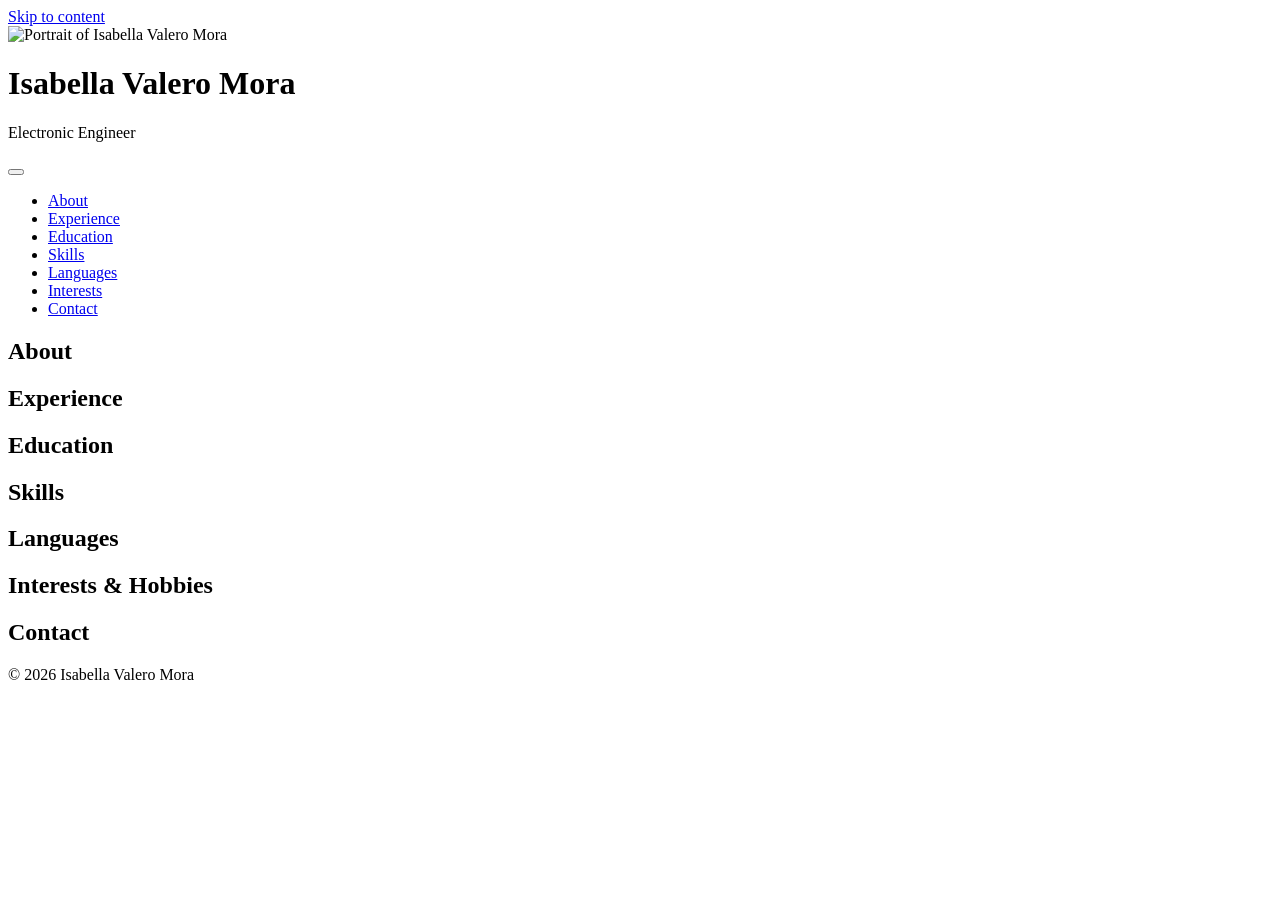
==== index.html @ 821008ce "feat(html): scaffold semantic page structure with metadata and landmarks" ====
<!DOCTYPE html>
<html lang="en" data-theme="light">
<head>
  <meta charset="UTF-8">
  <meta name="viewport" content="width=device-width, initial-scale=1.0">
  <title>Isabella Valero Mora — Software Developer</title>
  <meta name="description" content="Portfolio and CV of Isabella Valero Mora, Electronic Engineer focused on machine learning, artificial intelligence, and data science.">
  <meta property="og:title" content="Isabella Valero Mora — Software Developer">
  <meta property="og:description" content="Portfolio and CV of Isabella Valero Mora, Electronic Engineer focused on machine learning, artificial intelligence, and data science.">
  <meta property="og:image" content="PRO_8805_3.jpg">
  <meta property="og:type" content="profile">
  <meta property="og:url" content="https://valeromora.github.io/">
  <meta property="og:profile:first_name" content="Isabella">
  <meta property="og:profile:last_name" content="Valero Mora">
  <link rel="canonical" href="https://valeromora.github.io/">
  <link rel="icon" href="data:image/svg+xml,%3Csvg xmlns='http://www.w3.org/2000/svg' viewBox='0 0 64 64'%3E%3Crect width='64' height='64' rx='14' fill='%230e1420'/%3E%3Ctext x='32' y='44' font-family='Georgia,serif' font-size='30' font-weight='bold' fill='%237fb3ff' text-anchor='middle'%3EIV%3C/text%3E%3C/svg%3E" type="image/svg+xml">
  <link rel="stylesheet" href="styles.css">
</head>
<body>
  <a class="skip-link" href="#main">Skip to content</a>

  <header id="hero" class="hero">
    <picture class="hero__photo">
      <img src="PRO_8805_3.jpg" alt="Portrait of Isabella Valero Mora" width="1333" height="2000">
    </picture>
    <div class="hero__content">
      <h1 class="hero__name">Isabella Valero Mora</h1>
      <p class="hero__tagline">Electronic Engineer</p>
    </div>
  </header>

  <nav class="nav" aria-label="Main">
    <button class="nav__toggle" type="button" aria-controls="nav-list" aria-expanded="false" aria-label="Toggle navigation menu">
      <span class="nav__toggle-bar" aria-hidden="true"></span>
      <span class="nav__toggle-bar" aria-hidden="true"></span>
      <span class="nav__toggle-bar" aria-hidden="true"></span>
    </button>
    <ul class="nav__list" id="nav-list">
      <li><a href="#about">About</a></li>
      <li><a href="#experience">Experience</a></li>
      <li><a href="#education">Education</a></li>
      <li><a href="#skills">Skills</a></li>
      <li><a href="#languages">Languages</a></li>
      <li><a href="#interests">Interests</a></li>
      <li><a href="#contact">Contact</a></li>
    </ul>
  </nav>

  <main id="main">
    <section id="about" class="section" aria-labelledby="about-heading">
      <h2 id="about-heading" class="section__heading">About</h2>
    </section>

    <section id="experience" class="section" aria-labelledby="experience-heading">
      <h2 id="experience-heading" class="section__heading">Experience</h2>
    </section>

    <section id="education" class="section" aria-labelledby="education-heading">
      <h2 id="education-heading" class="section__heading">Education</h2>
    </section>

    <section id="skills" class="section" aria-labelledby="skills-heading">
      <h2 id="skills-heading" class="section__heading">Skills</h2>
    </section>

    <section id="languages" class="section" aria-labelledby="languages-heading">
      <h2 id="languages-heading" class="section__heading">Languages</h2>
    </section>

    <section id="interests" class="section" aria-labelledby="interests-heading">
      <h2 id="interests-heading" class="section__heading">Interests &amp; Hobbies</h2>
    </section>

    <section id="contact" class="section" aria-labelledby="contact-heading">
      <h2 id="contact-heading" class="section__heading">Contact</h2>
    </section>
  </main>

  <footer class="footer">
    <p>&copy; 2026 Isabella Valero Mora</p>
  </footer>
</body>
</html>
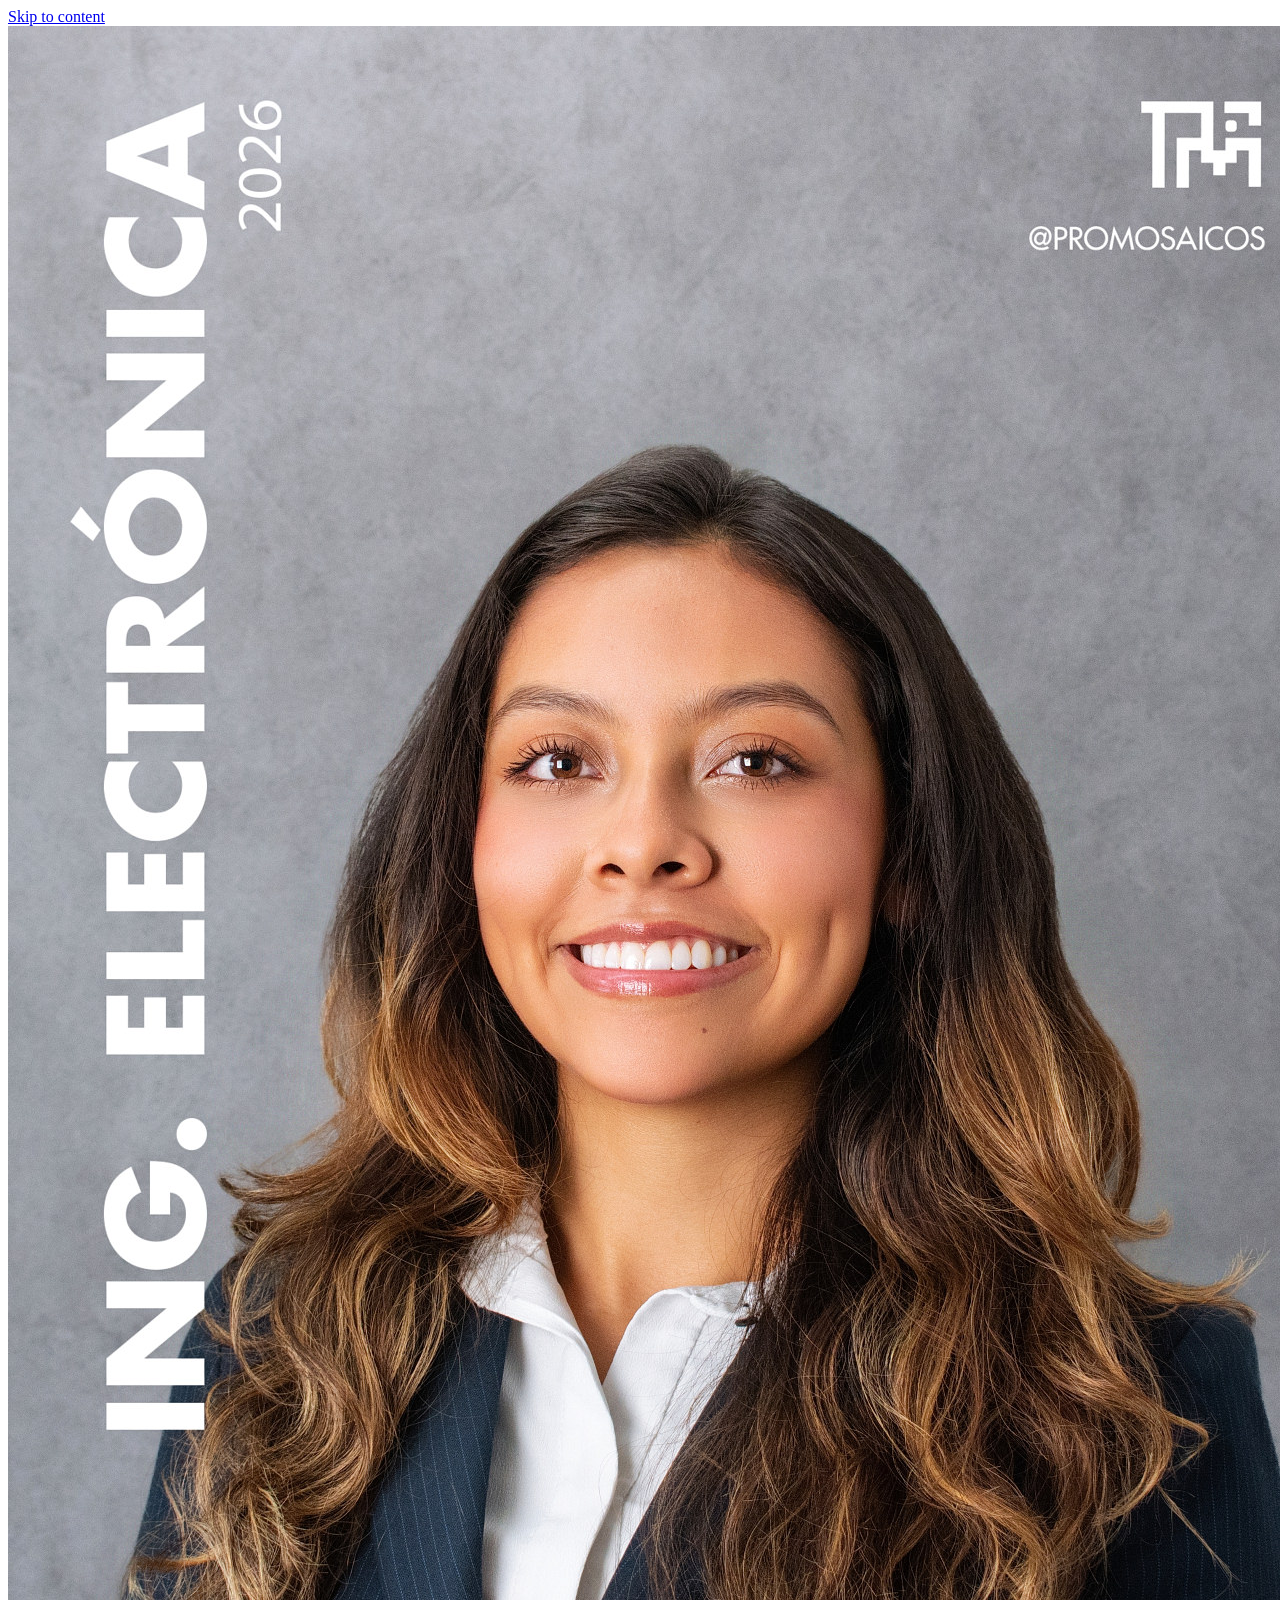
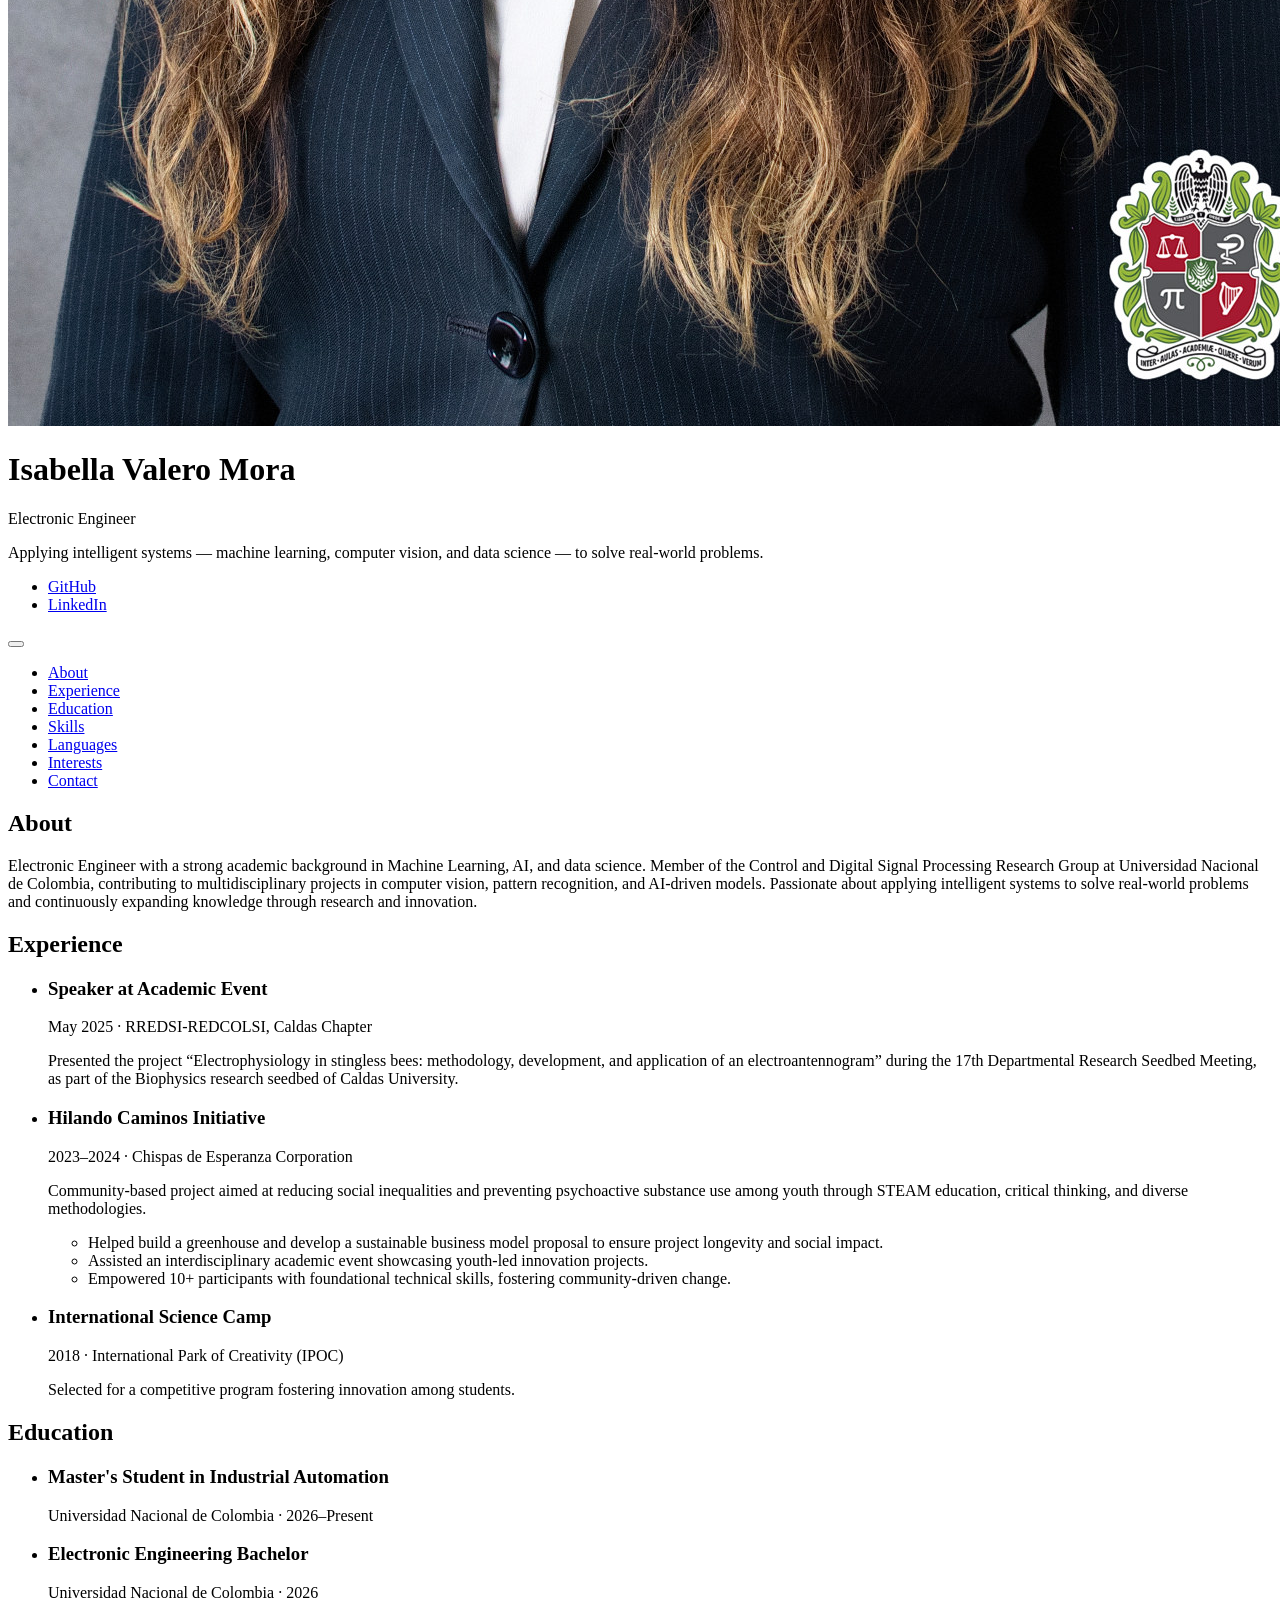
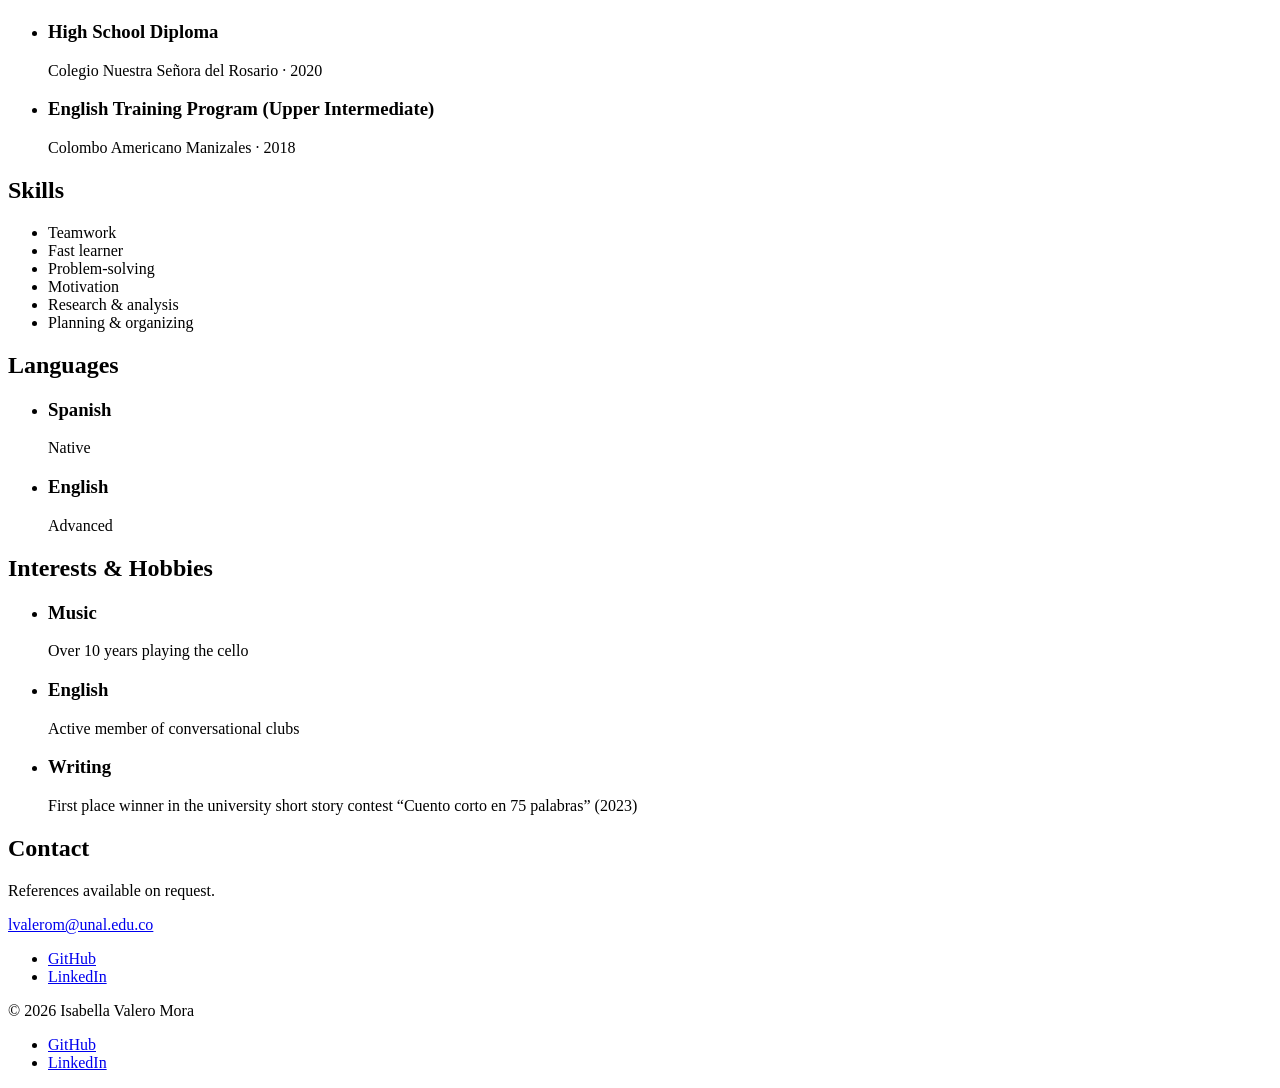
==== commit bbc53090: "feat(html): add CV content across all sections" ====
--- a/index.html
+++ b/index.html
@@ -26,6 +26,11 @@
     <div class="hero__content">
       <h1 class="hero__name">Isabella Valero Mora</h1>
       <p class="hero__tagline">Electronic Engineer</p>
+      <p class="hero__summary">Applying intelligent systems — machine learning, computer vision, and data science — to solve real-world problems.</p>
+      <ul class="social-links">
+        <li><a href="https://github.com/valeromora" rel="noopener noreferrer" target="_blank">GitHub</a></li>
+        <li><a href="https://co.linkedin.com/in/isabella-valero-mora-100301338" rel="noopener noreferrer" target="_blank">LinkedIn</a></li>
+      </ul>
     </div>
   </header>
 
@@ -49,35 +54,144 @@
   <main id="main">
     <section id="about" class="section" aria-labelledby="about-heading">
       <h2 id="about-heading" class="section__heading">About</h2>
+      <p>Electronic Engineer with a strong academic background in Machine Learning, AI, and data science. Member of the Control and Digital Signal Processing Research Group at Universidad Nacional de Colombia, contributing to multidisciplinary projects in computer vision, pattern recognition, and AI-driven models. Passionate about applying intelligent systems to solve real-world problems and continuously expanding knowledge through research and innovation.</p>
     </section>
 
     <section id="experience" class="section" aria-labelledby="experience-heading">
       <h2 id="experience-heading" class="section__heading">Experience</h2>
+      <ul class="entry-list">
+        <li class="entry">
+          <article>
+            <h3 class="entry__title">Speaker at Academic Event</h3>
+            <p class="entry__meta">May 2025 · RREDSI-REDCOLSI, Caldas Chapter</p>
+            <p>Presented the project <q>Electrophysiology in stingless bees: methodology, development, and application of an electroantennogram</q> during the 17th Departmental Research Seedbed Meeting, as part of the Biophysics research seedbed of Caldas University.</p>
+          </article>
+        </li>
+        <li class="entry">
+          <article>
+            <h3 class="entry__title">Hilando Caminos Initiative</h3>
+            <p class="entry__meta">2023–2024 · Chispas de Esperanza Corporation</p>
+            <p>Community-based project aimed at reducing social inequalities and preventing psychoactive substance use among youth through STEAM education, critical thinking, and diverse methodologies.</p>
+            <ul class="entry__details">
+              <li>Helped build a greenhouse and develop a sustainable business model proposal to ensure project longevity and social impact.</li>
+              <li>Assisted an interdisciplinary academic event showcasing youth-led innovation projects.</li>
+              <li>Empowered 10+ participants with foundational technical skills, fostering community-driven change.</li>
+            </ul>
+          </article>
+        </li>
+        <li class="entry">
+          <article>
+            <h3 class="entry__title">International Science Camp</h3>
+            <p class="entry__meta">2018 · International Park of Creativity (IPOC)</p>
+            <p>Selected for a competitive program fostering innovation among students.</p>
+          </article>
+        </li>
+      </ul>
     </section>
 
     <section id="education" class="section" aria-labelledby="education-heading">
       <h2 id="education-heading" class="section__heading">Education</h2>
+      <ul class="entry-grid">
+        <li class="entry">
+          <article>
+            <h3 class="entry__title">Master's Student in Industrial Automation</h3>
+            <p class="entry__meta">Universidad Nacional de Colombia · 2026–Present</p>
+          </article>
+        </li>
+        <li class="entry">
+          <article>
+            <h3 class="entry__title">Electronic Engineering Bachelor</h3>
+            <p class="entry__meta">Universidad Nacional de Colombia · 2026</p>
+          </article>
+        </li>
+        <li class="entry">
+          <article>
+            <h3 class="entry__title">High School Diploma</h3>
+            <p class="entry__meta">Colegio Nuestra Señora del Rosario · 2020</p>
+          </article>
+        </li>
+        <li class="entry">
+          <article>
+            <h3 class="entry__title">English Training Program (Upper Intermediate)</h3>
+            <p class="entry__meta">Colombo Americano Manizales · 2018</p>
+          </article>
+        </li>
+      </ul>
     </section>
 
     <section id="skills" class="section" aria-labelledby="skills-heading">
       <h2 id="skills-heading" class="section__heading">Skills</h2>
+      <ul class="pill-list">
+        <li class="pill">Teamwork</li>
+        <li class="pill">Fast learner</li>
+        <li class="pill">Problem-solving</li>
+        <li class="pill">Motivation</li>
+        <li class="pill">Research &amp; analysis</li>
+        <li class="pill">Planning &amp; organizing</li>
+      </ul>
     </section>
 
     <section id="languages" class="section" aria-labelledby="languages-heading">
       <h2 id="languages-heading" class="section__heading">Languages</h2>
+      <ul class="entry-grid">
+        <li class="entry">
+          <article>
+            <h3 class="entry__title">Spanish</h3>
+            <p class="entry__meta">Native</p>
+          </article>
+        </li>
+        <li class="entry">
+          <article>
+            <h3 class="entry__title">English</h3>
+            <p class="entry__meta">Advanced</p>
+          </article>
+        </li>
+      </ul>
     </section>
 
     <section id="interests" class="section" aria-labelledby="interests-heading">
       <h2 id="interests-heading" class="section__heading">Interests &amp; Hobbies</h2>
+      <ul class="entry-grid">
+        <li class="entry">
+          <article>
+            <h3 class="entry__title">Music</h3>
+            <p class="entry__meta">Over 10 years playing the cello</p>
+          </article>
+        </li>
+        <li class="entry">
+          <article>
+            <h3 class="entry__title">English</h3>
+            <p class="entry__meta">Active member of conversational clubs</p>
+          </article>
+        </li>
+        <li class="entry">
+          <article>
+            <h3 class="entry__title">Writing</h3>
+            <p class="entry__meta">First place winner in the university short story contest <q>Cuento corto en 75 palabras</q> (2023)</p>
+          </article>
+        </li>
+      </ul>
     </section>
 
     <section id="contact" class="section" aria-labelledby="contact-heading">
       <h2 id="contact-heading" class="section__heading">Contact</h2>
+      <p>References available on request.</p>
+      <p>
+        <a class="email-link" href="mailto:&#108;&#118;&#97;&#108;&#101;&#114;&#111;&#109;&#64;&#117;&#110;&#97;&#108;&#46;&#101;&#100;&#117;&#46;&#99;&#111;" data-email-parts='["lvalerom","unal","edu","co"]'>&#108;&#118;&#97;&#108;&#101;&#114;&#111;&#109;&#64;&#117;&#110;&#97;&#108;&#46;&#101;&#100;&#117;&#46;&#99;&#111;</a>
+      </p>
+      <ul class="social-links">
+        <li><a href="https://github.com/valeromora" rel="noopener noreferrer" target="_blank">GitHub</a></li>
+        <li><a href="https://co.linkedin.com/in/isabella-valero-mora-100301338" rel="noopener noreferrer" target="_blank">LinkedIn</a></li>
+      </ul>
     </section>
   </main>
 
   <footer class="footer">
     <p>&copy; 2026 Isabella Valero Mora</p>
+    <ul class="social-links">
+      <li><a href="https://github.com/valeromora" rel="noopener noreferrer" target="_blank">GitHub</a></li>
+      <li><a href="https://co.linkedin.com/in/isabella-valero-mora-100301338" rel="noopener noreferrer" target="_blank">LinkedIn</a></li>
+    </ul>
   </footer>
 </body>
 </html>
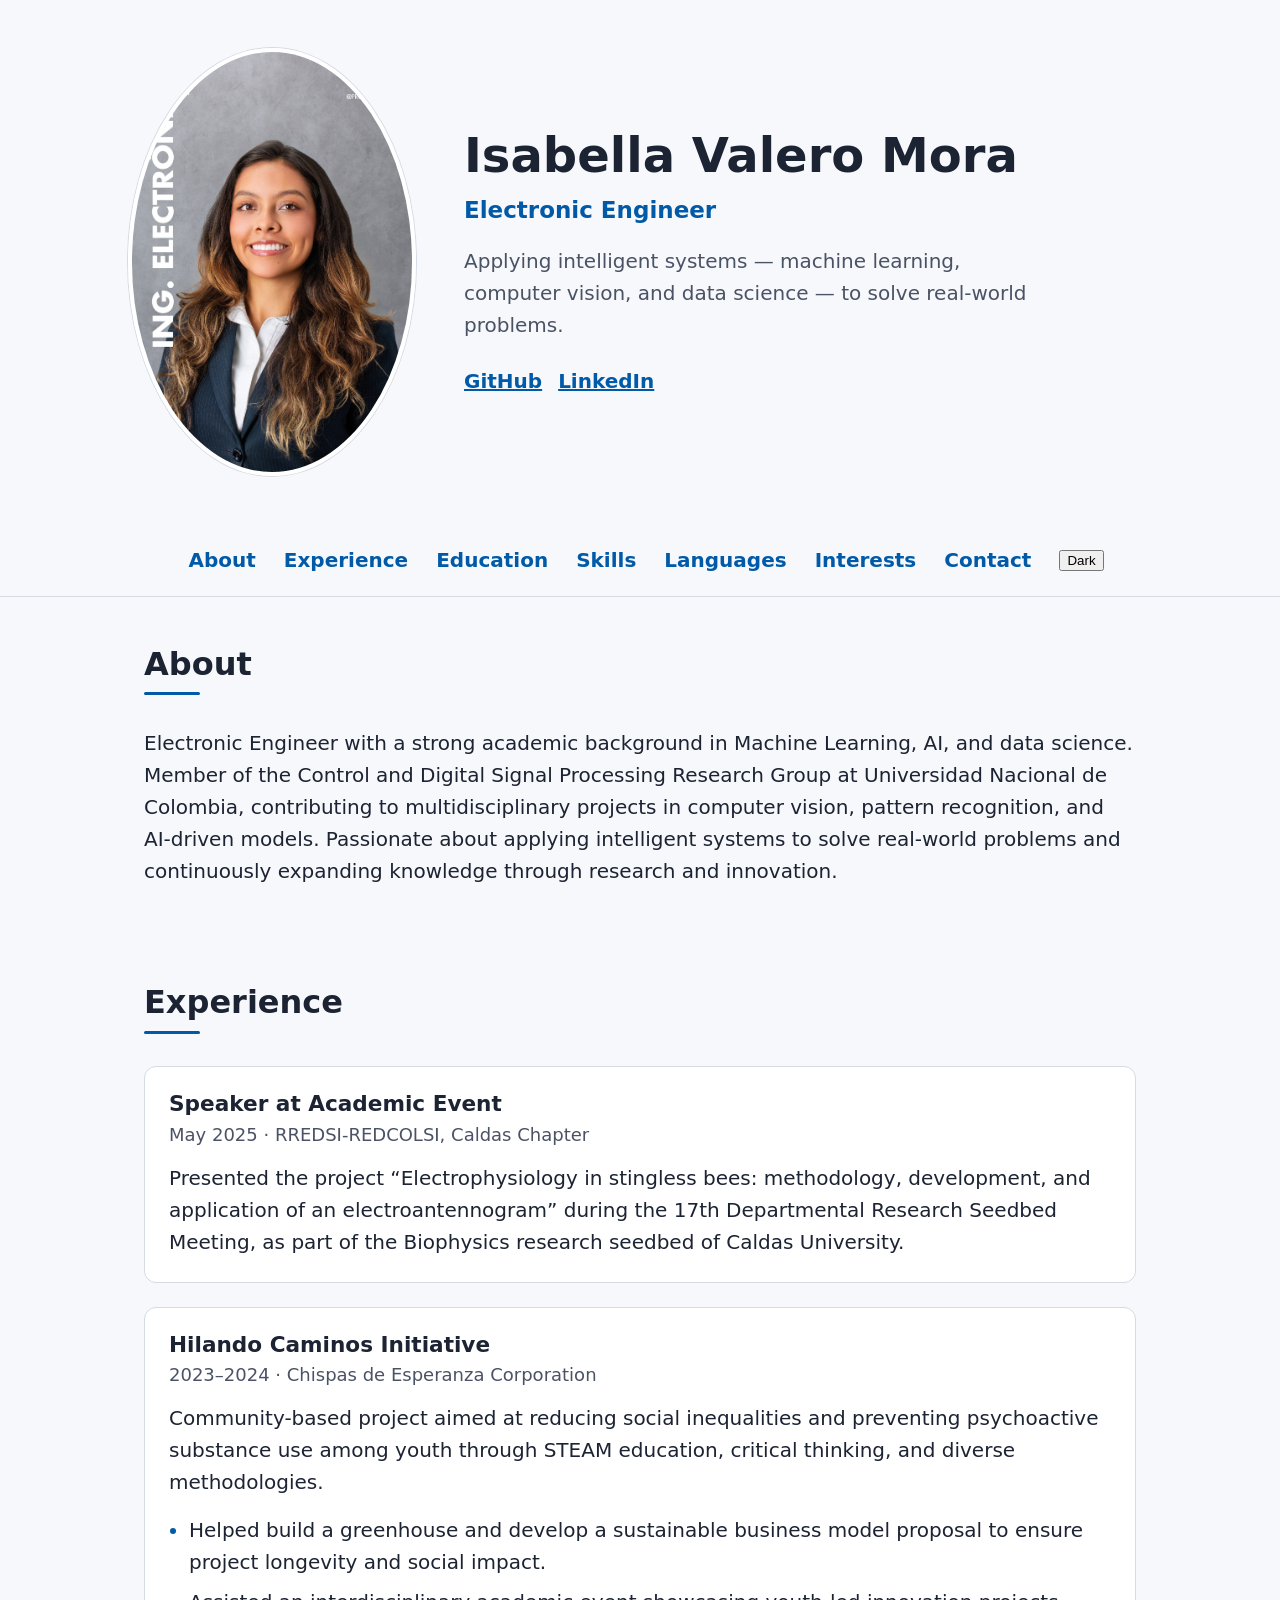
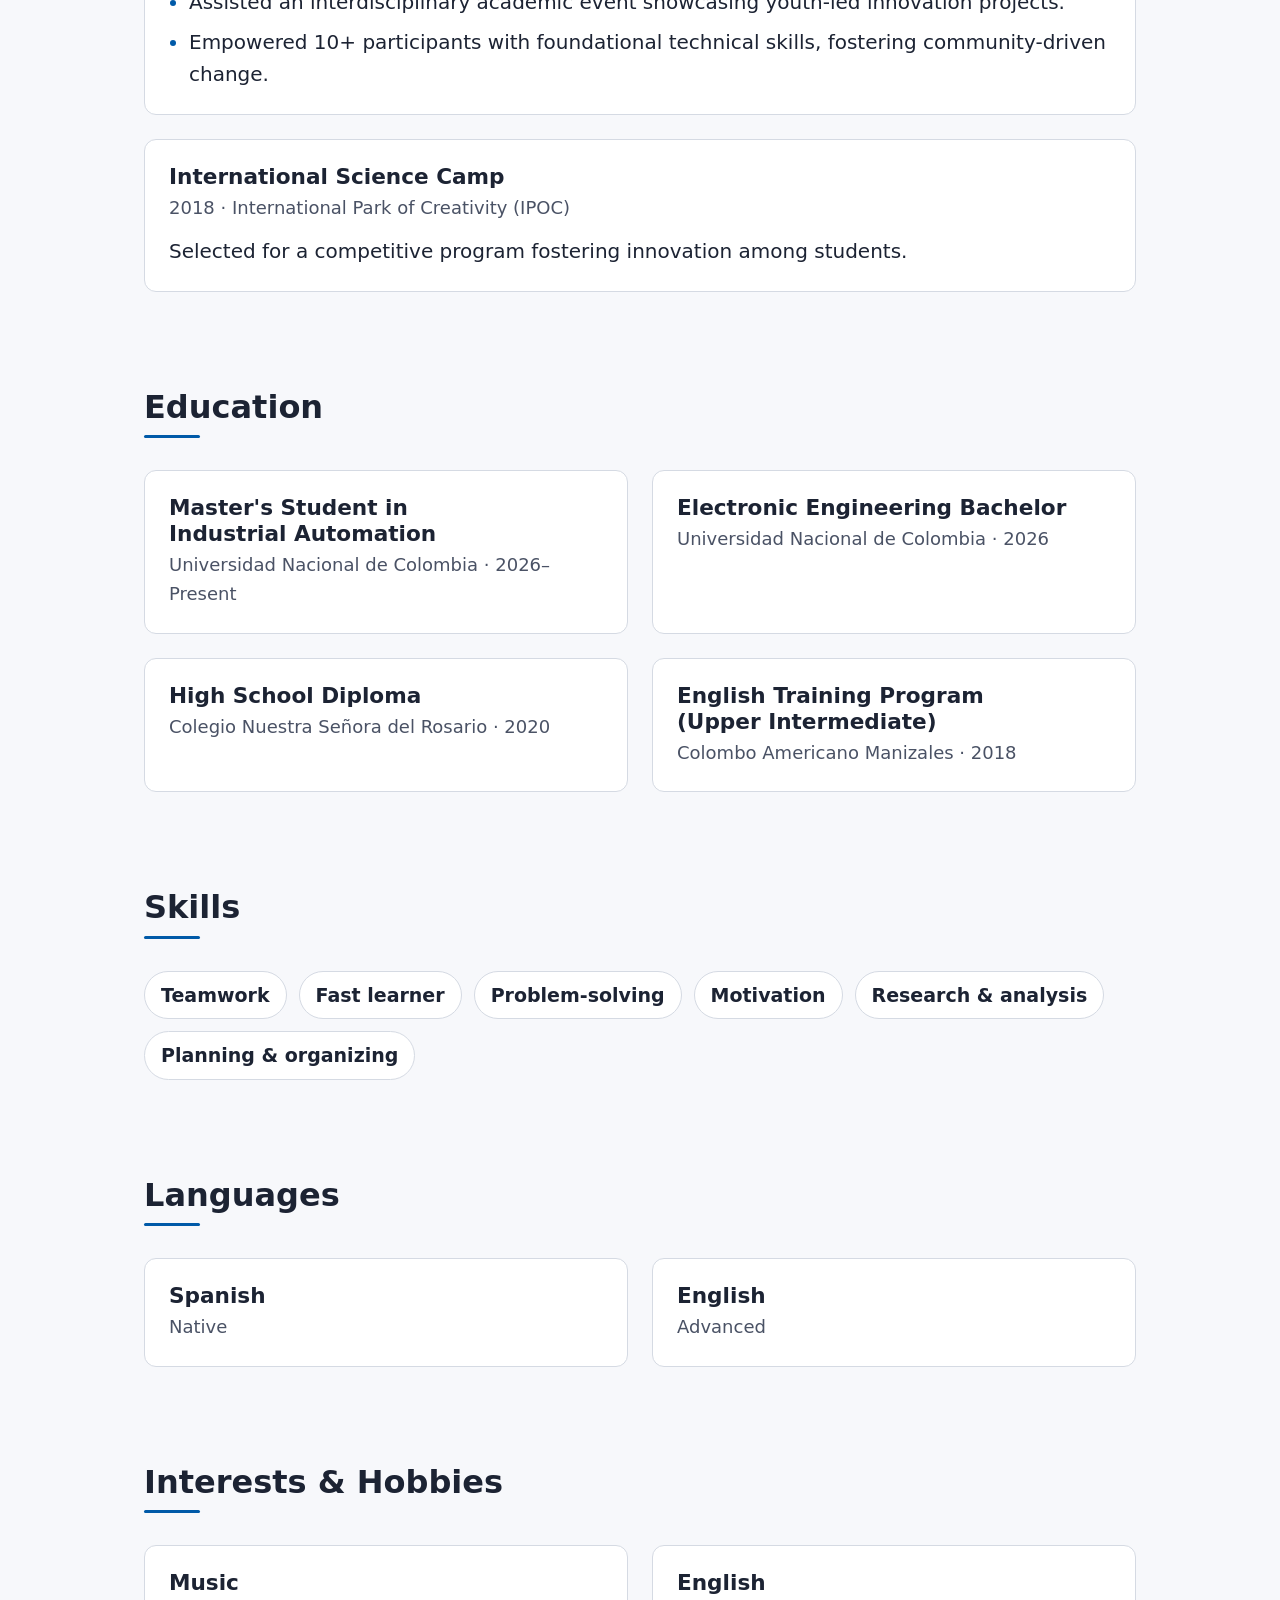
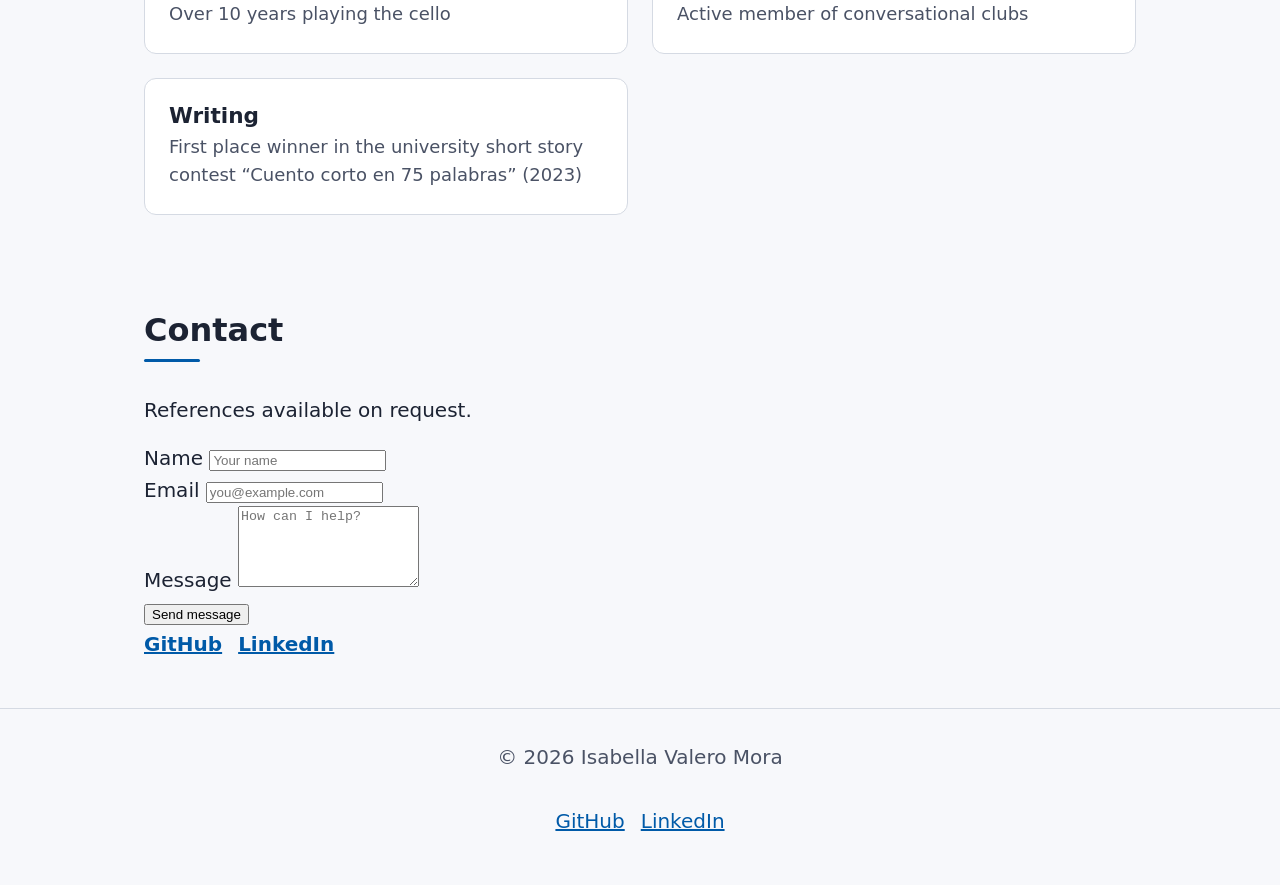
==== commit 52980faf: "feat(html): replace obfuscated email link with Formspree contact form Contact section now uses a nam" ====
--- a/index.html
+++ b/index.html
@@ -15,6 +15,7 @@
   <link rel="canonical" href="https://valeromora.github.io/">
   <link rel="icon" href="data:image/svg+xml,%3Csvg xmlns='http://www.w3.org/2000/svg' viewBox='0 0 64 64'%3E%3Crect width='64' height='64' rx='14' fill='%230e1420'/%3E%3Ctext x='32' y='44' font-family='Georgia,serif' font-size='30' font-weight='bold' fill='%237fb3ff' text-anchor='middle'%3EIV%3C/text%3E%3C/svg%3E" type="image/svg+xml">
   <link rel="stylesheet" href="styles.css">
+  <script src="script.js" defer></script>
 </head>
 <body>
   <a class="skip-link" href="#main">Skip to content</a>
@@ -49,6 +50,7 @@
       <li><a href="#interests">Interests</a></li>
       <li><a href="#contact">Contact</a></li>
     </ul>
+    <button class="theme-toggle" type="button" aria-label="Switch to dark mode" data-theme-toggle>Dark</button>
   </nav>
 
   <main id="main">
@@ -176,9 +178,21 @@
     <section id="contact" class="section" aria-labelledby="contact-heading">
       <h2 id="contact-heading" class="section__heading">Contact</h2>
       <p>References available on request.</p>
-      <p>
-        <a class="email-link" href="mailto:&#108;&#118;&#97;&#108;&#101;&#114;&#111;&#109;&#64;&#117;&#110;&#97;&#108;&#46;&#101;&#100;&#117;&#46;&#99;&#111;" data-email-parts='["lvalerom","unal","edu","co"]'>&#108;&#118;&#97;&#108;&#101;&#114;&#111;&#109;&#64;&#117;&#110;&#97;&#108;&#46;&#101;&#100;&#117;&#46;&#99;&#111;</a>
-      </p>
+      <form id="contact-form" class="contact-form" method="POST">
+        <div class="form-field">
+          <label for="contact-name">Name</label>
+          <input type="text" id="contact-name" name="name" required autocomplete="name" placeholder="Your name">
+        </div>
+        <div class="form-field">
+          <label for="contact-email">Email</label>
+          <input type="email" id="contact-email" name="email" required autocomplete="email" placeholder="you@example.com">
+        </div>
+        <div class="form-field">
+          <label for="contact-message">Message</label>
+          <textarea id="contact-message" name="message" required minlength="10" rows="5" placeholder="How can I help?"></textarea>
+        </div>
+        <button type="submit" class="form-submit">Send message</button>
+      </form>
       <ul class="social-links">
         <li><a href="https://github.com/valeromora" rel="noopener noreferrer" target="_blank">GitHub</a></li>
         <li><a href="https://co.linkedin.com/in/isabella-valero-mora-100301338" rel="noopener noreferrer" target="_blank">LinkedIn</a></li>
--- a/styles.css
+++ b/styles.css
@@ -0,0 +1,484 @@
+/* ==========================================================================
+   Personal webpage — styles.css
+   Light/dark theming via [data-theme] on <html>; mobile-first responsive.
+   Palette accessed through CSS custom properties (design decision 2, 6).
+   ========================================================================== */
+
+/* --------------------------------------------------------------------------
+   1. Theme tokens
+   -------------------------------------------------------------------------- */
+
+[data-theme="light"] {
+  --color-bg: #f7f8fb;
+  --color-surface: #ffffff;
+  --color-text: #1c2333;
+  --color-muted: #4a5265;
+  --color-accent: #005aa8;
+  --color-border: #d5dae3;
+}
+
+[data-theme="dark"] {
+  --color-bg: #0e1420;
+  --color-surface: #161f30;
+  --color-text: #e8ecf4;
+  --color-muted: #aab4c8;
+  --color-accent: #7fb3ff;
+  --color-border: #2c3850;
+}
+
+:root {
+  /* Spacing scale — 4px base unit (design CSS architecture) */
+  --sp-1: 0.25rem;
+  --sp-2: 0.5rem;
+  --sp-3: 0.75rem;
+  --sp-4: 1rem;
+  --sp-5: 1.25rem;
+  --sp-6: 1.5rem;
+  --sp-7: 1.75rem;
+  --sp-8: 2rem;
+  --sp-9: 2.25rem;
+  --sp-10: 2.5rem;
+  --sp-11: 2.75rem;
+  --sp-12: 3rem;
+
+  /* Typography */
+  --font-base: system-ui, -apple-system, "Segoe UI", Roboto, "Helvetica Neue", Arial, sans-serif;
+  --text-body: clamp(1rem, 2.5vw, 1.25rem);
+  --text-h1: clamp(2rem, 5vw, 3rem);
+  --text-h2: clamp(1.5rem, 3.5vw, 2rem);
+  --text-h3: clamp(1.15rem, 2.5vw, 1.35rem);
+
+  /* Layout */
+  --container-max: 68rem;
+  --radius: 0.75rem;
+}
+
+/* --------------------------------------------------------------------------
+   2. Base reset and primitives
+   -------------------------------------------------------------------------- */
+
+*,
+*::before,
+*::after {
+  box-sizing: border-box;
+}
+
+* {
+  margin: 0;
+}
+
+html {
+  scroll-behavior: smooth;
+  /* Keep anchored sections clear of the sticky nav */
+  scroll-padding-top: var(--sp-12);
+}
+
+body {
+  font-family: var(--font-base);
+  font-size: var(--text-body);
+  line-height: 1.6;
+  color: var(--color-text);
+  background-color: var(--color-bg);
+  -webkit-font-smoothing: antialiased;
+}
+
+h1,
+h2,
+h3 {
+  line-height: 1.2;
+  text-wrap: balance;
+}
+
+h1 {
+  font-size: var(--text-h1);
+}
+
+h2 {
+  font-size: var(--text-h2);
+}
+
+h3 {
+  font-size: var(--text-h3);
+}
+
+p {
+  margin-bottom: var(--sp-4);
+}
+
+p:last-child {
+  margin-bottom: 0;
+}
+
+a {
+  color: var(--color-accent);
+}
+
+a:hover {
+  text-decoration-thickness: 2px;
+}
+
+ul {
+  padding: 0;
+  list-style: none;
+}
+
+img {
+  max-width: 100%;
+  height: auto;
+}
+
+/* --------------------------------------------------------------------------
+   3. Accessibility primitives
+   -------------------------------------------------------------------------- */
+
+.skip-link {
+  position: absolute;
+  left: -9999px;
+  top: 0;
+  z-index: 100;
+  padding: var(--sp-3) var(--sp-4);
+  border-radius: 0 0 var(--radius) 0;
+  background-color: var(--color-accent);
+  color: var(--color-bg);
+  text-decoration: none;
+  font-weight: 600;
+}
+
+.skip-link:focus {
+  left: 0;
+}
+
+:focus-visible {
+  outline: 2px solid var(--color-accent);
+  outline-offset: 2px;
+  border-radius: 2px;
+}
+
+/* --------------------------------------------------------------------------
+   4. Hero
+   -------------------------------------------------------------------------- */
+
+.hero {
+  display: flex;
+  flex-direction: column;
+  align-items: center;
+  gap: var(--sp-8);
+  padding: var(--sp-12) var(--sp-4);
+  max-width: var(--container-max);
+  margin: 0 auto;
+}
+
+.hero__photo {
+  flex-shrink: 0;
+}
+
+.hero__photo img {
+  display: block;
+  width: min(14rem, 60vw);
+  border-radius: 50%;
+  border: 4px solid var(--color-surface);
+  box-shadow: 0 0 0 1px var(--color-border);
+}
+
+.hero__content {
+  text-align: center;
+}
+
+.hero__name {
+  margin-bottom: var(--sp-2);
+}
+
+.hero__tagline {
+  color: var(--color-accent);
+  font-size: 1.15em;
+  font-weight: 600;
+  margin-bottom: var(--sp-4);
+}
+
+.hero__summary {
+  color: var(--color-muted);
+  max-width: 36rem;
+  margin: 0 auto var(--sp-6);
+}
+
+.social-links {
+  display: flex;
+  flex-wrap: wrap;
+  justify-content: center;
+  gap: var(--sp-4);
+}
+
+.social-links a {
+  font-weight: 600;
+}
+
+/* --------------------------------------------------------------------------
+   5. Navigation
+   -------------------------------------------------------------------------- */
+
+.nav {
+  position: sticky;
+  top: 0;
+  z-index: 50;
+  display: flex;
+  align-items: center;
+  justify-content: space-between;
+  gap: var(--sp-4);
+  padding: var(--sp-3) var(--sp-4);
+  background-color: var(--color-bg);
+  border-bottom: 1px solid var(--color-border);
+}
+
+.nav__toggle {
+  display: inline-flex;
+  flex-direction: column;
+  justify-content: center;
+  gap: 5px;
+  width: 2.75rem;
+  height: 2.75rem;
+  padding: var(--sp-2);
+  border: 1px solid var(--color-border);
+  border-radius: var(--radius);
+  background-color: var(--color-surface);
+  cursor: pointer;
+}
+
+.nav__toggle-bar {
+  display: block;
+  height: 2px;
+  width: 100%;
+  background-color: var(--color-text);
+  border-radius: 2px;
+}
+
+.nav__list {
+  display: none;
+  flex-direction: column;
+  gap: var(--sp-2);
+  width: 100%;
+  padding: var(--sp-4) 0 0;
+}
+
+/* Toggled by script.js (PR 2) — contract in place from PR 1 */
+.nav--open .nav__list {
+  display: flex;
+}
+
+.nav__list a {
+  display: block;
+  padding: var(--sp-2) var(--sp-3);
+  text-decoration: none;
+  font-weight: 600;
+  border-radius: var(--radius);
+}
+
+.nav__list a:hover,
+.nav__list a:focus-visible {
+  background-color: var(--color-surface);
+  color: var(--color-accent);
+}
+
+/* --------------------------------------------------------------------------
+   6. Sections
+   -------------------------------------------------------------------------- */
+
+.section {
+  max-width: var(--container-max);
+  margin: 0 auto;
+  padding: var(--sp-12) var(--sp-4);
+}
+
+.section__heading {
+  position: relative;
+  margin-bottom: var(--sp-8);
+  padding-bottom: var(--sp-3);
+}
+
+.section__heading::after {
+  content: "";
+  position: absolute;
+  left: 0;
+  bottom: 0;
+  width: 3.5rem;
+  height: 3px;
+  border-radius: 2px;
+  background-color: var(--color-accent);
+}
+
+/* --------------------------------------------------------------------------
+   7. Entries, cards, pills
+   -------------------------------------------------------------------------- */
+
+.entry-list {
+  display: flex;
+  flex-direction: column;
+  gap: var(--sp-6);
+}
+
+.entry-grid {
+  display: grid;
+  grid-template-columns: 1fr;
+  gap: var(--sp-6);
+}
+
+.entry {
+  padding: var(--sp-6);
+  background-color: var(--color-surface);
+  border: 1px solid var(--color-border);
+  border-radius: var(--radius);
+}
+
+.entry__title {
+  margin-bottom: var(--sp-1);
+}
+
+.entry__meta {
+  color: var(--color-muted);
+  font-size: 0.9em;
+  margin-bottom: var(--sp-3);
+}
+
+.entry__details {
+  margin: var(--sp-3) 0 0;
+  padding-left: var(--sp-5);
+  list-style: disc;
+  display: flex;
+  flex-direction: column;
+  gap: var(--sp-2);
+}
+
+.entry__details li::marker {
+  color: var(--color-accent);
+}
+
+.pill-list {
+  display: flex;
+  flex-wrap: wrap;
+  gap: var(--sp-3);
+}
+
+.pill {
+  padding: var(--sp-2) var(--sp-4);
+  background-color: var(--color-surface);
+  border: 1px solid var(--color-border);
+  border-radius: 999px;
+  font-weight: 600;
+  font-size: 0.95em;
+}
+
+/* --------------------------------------------------------------------------
+   8. Footer
+   -------------------------------------------------------------------------- */
+
+.footer {
+  display: flex;
+  flex-direction: column;
+  align-items: center;
+  gap: var(--sp-4);
+  padding: var(--sp-8) var(--sp-4) var(--sp-12);
+  border-top: 1px solid var(--color-border);
+  color: var(--color-muted);
+  text-align: center;
+}
+
+.footer .social-links a {
+  font-weight: 400;
+}
+
+/* --------------------------------------------------------------------------
+   9. Responsive — tablet (768px)
+   -------------------------------------------------------------------------- */
+
+@media (min-width: 768px) {
+  .hero {
+    flex-direction: row;
+    align-items: center;
+    text-align: left;
+    padding: var(--sp-12) var(--sp-8);
+  }
+
+  .hero__content {
+    text-align: left;
+  }
+
+  .hero__summary {
+    margin-left: 0;
+  }
+
+  .hero__photo img {
+    width: 16rem;
+  }
+
+  .social-links {
+    justify-content: flex-start;
+  }
+
+  .nav {
+    justify-content: center;
+    padding: var(--sp-3) var(--sp-8);
+  }
+
+  .nav__toggle {
+    display: none;
+  }
+
+  .nav__list {
+    display: flex;
+    flex-direction: row;
+    justify-content: center;
+    gap: var(--sp-1);
+    width: auto;
+    padding: 0;
+  }
+
+  .entry-grid {
+    grid-template-columns: repeat(2, 1fr);
+  }
+
+  .section {
+    padding: var(--sp-12) var(--sp-8);
+  }
+}
+
+/* --------------------------------------------------------------------------
+   10. Responsive — desktop (1200px)
+   -------------------------------------------------------------------------- */
+
+@media (min-width: 1200px) {
+  .hero {
+    gap: var(--sp-12);
+    padding-top: var(--sp-12);
+    padding-bottom: var(--sp-12);
+  }
+
+  .hero__photo img {
+    width: 18rem;
+  }
+
+  .section {
+    padding-left: var(--sp-12);
+    padding-right: var(--sp-12);
+  }
+
+  .nav {
+    padding-left: var(--sp-12);
+    padding-right: var(--sp-12);
+  }
+}
+
+/* --------------------------------------------------------------------------
+   11. Reduced motion (NFR-02)
+   -------------------------------------------------------------------------- */
+
+@media (prefers-reduced-motion: reduce) {
+  *,
+  *::before,
+  *::after {
+    transition: none !important;
+    animation: none !important;
+  }
+
+  html {
+    scroll-behavior: auto !important;
+  }
+}
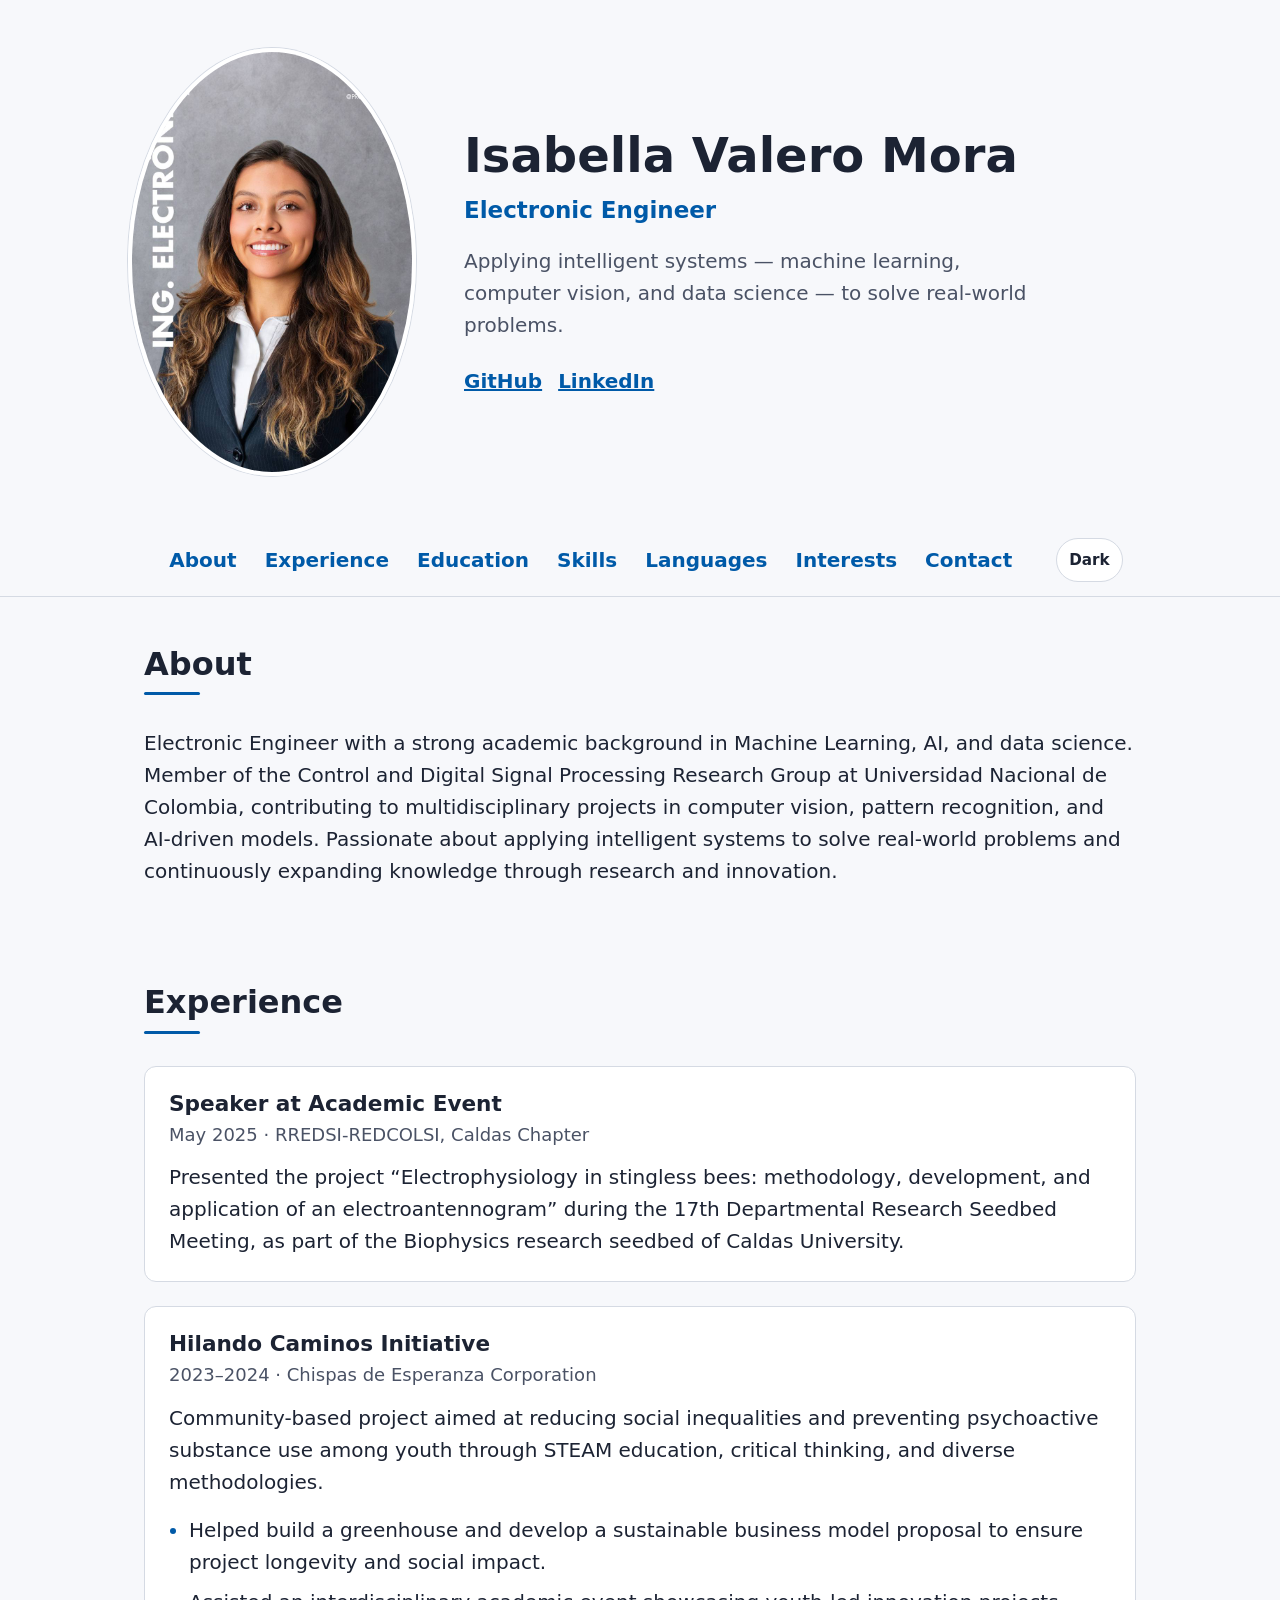
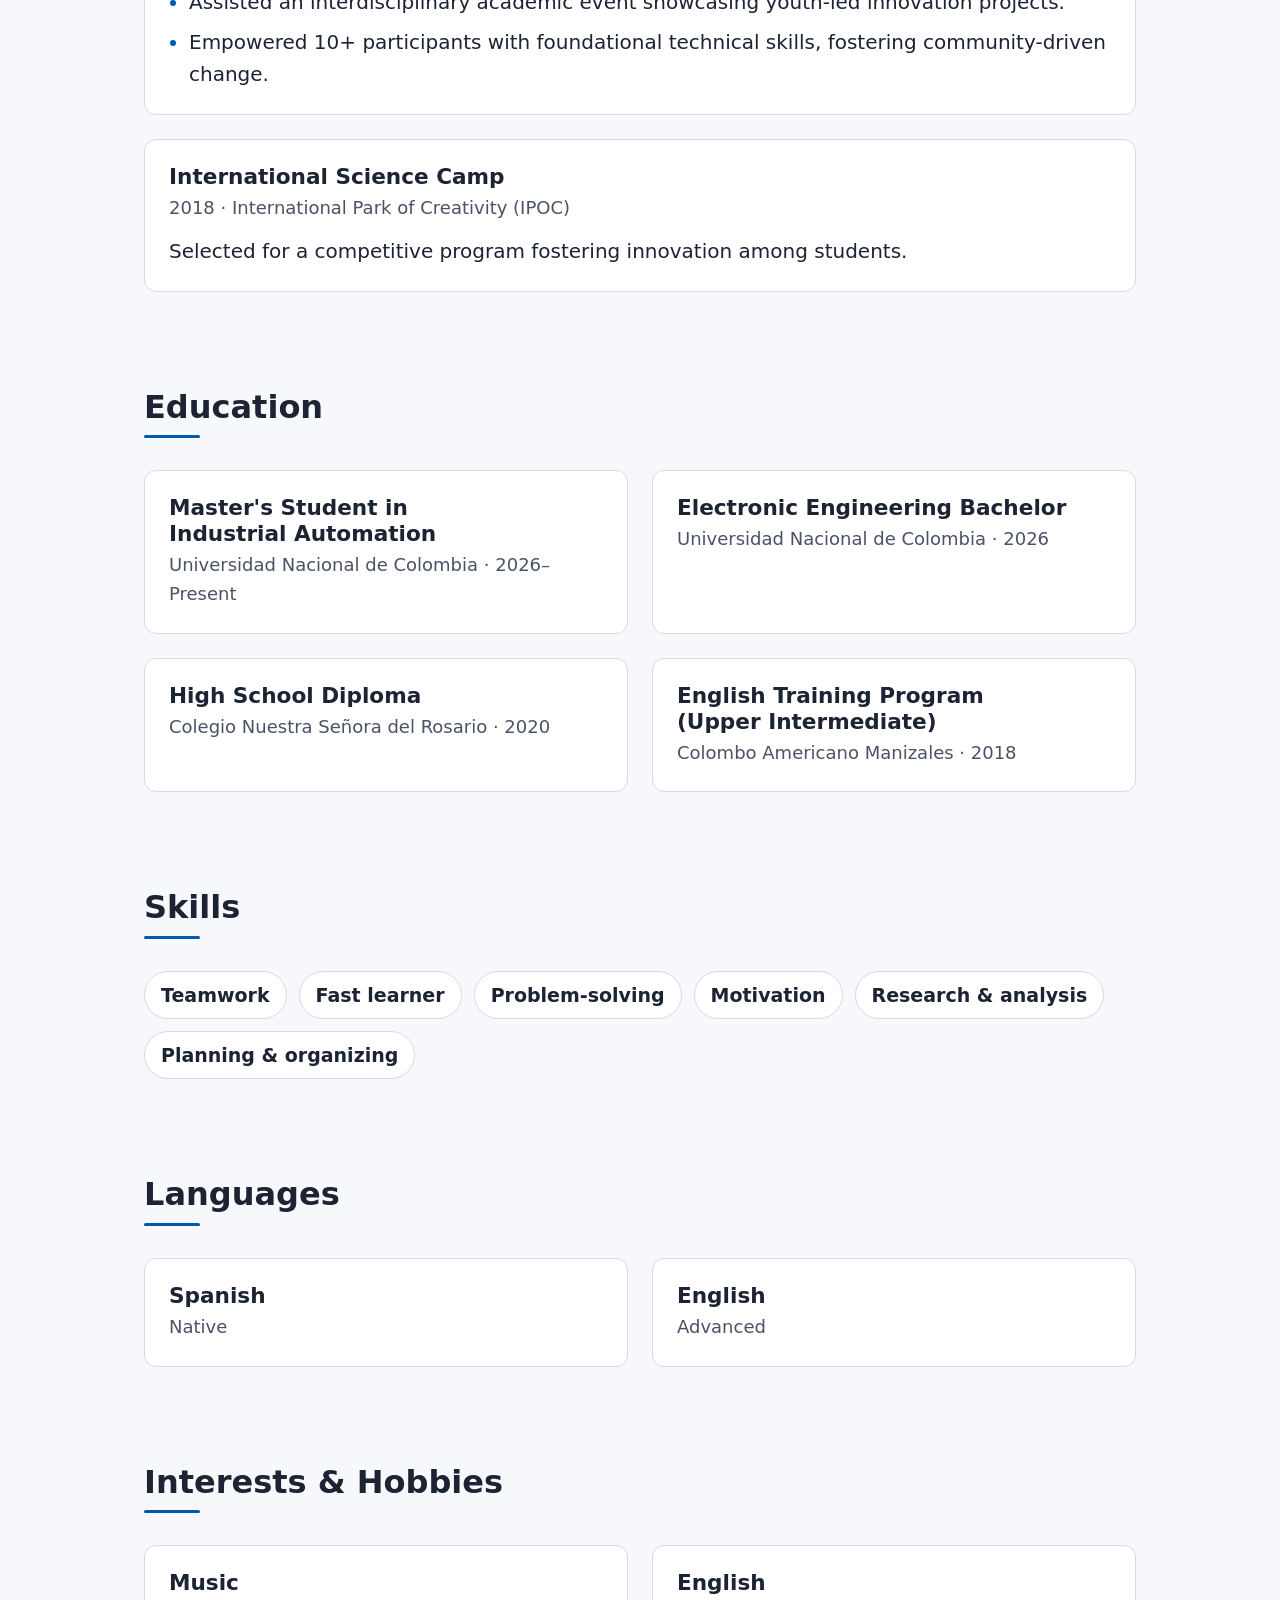
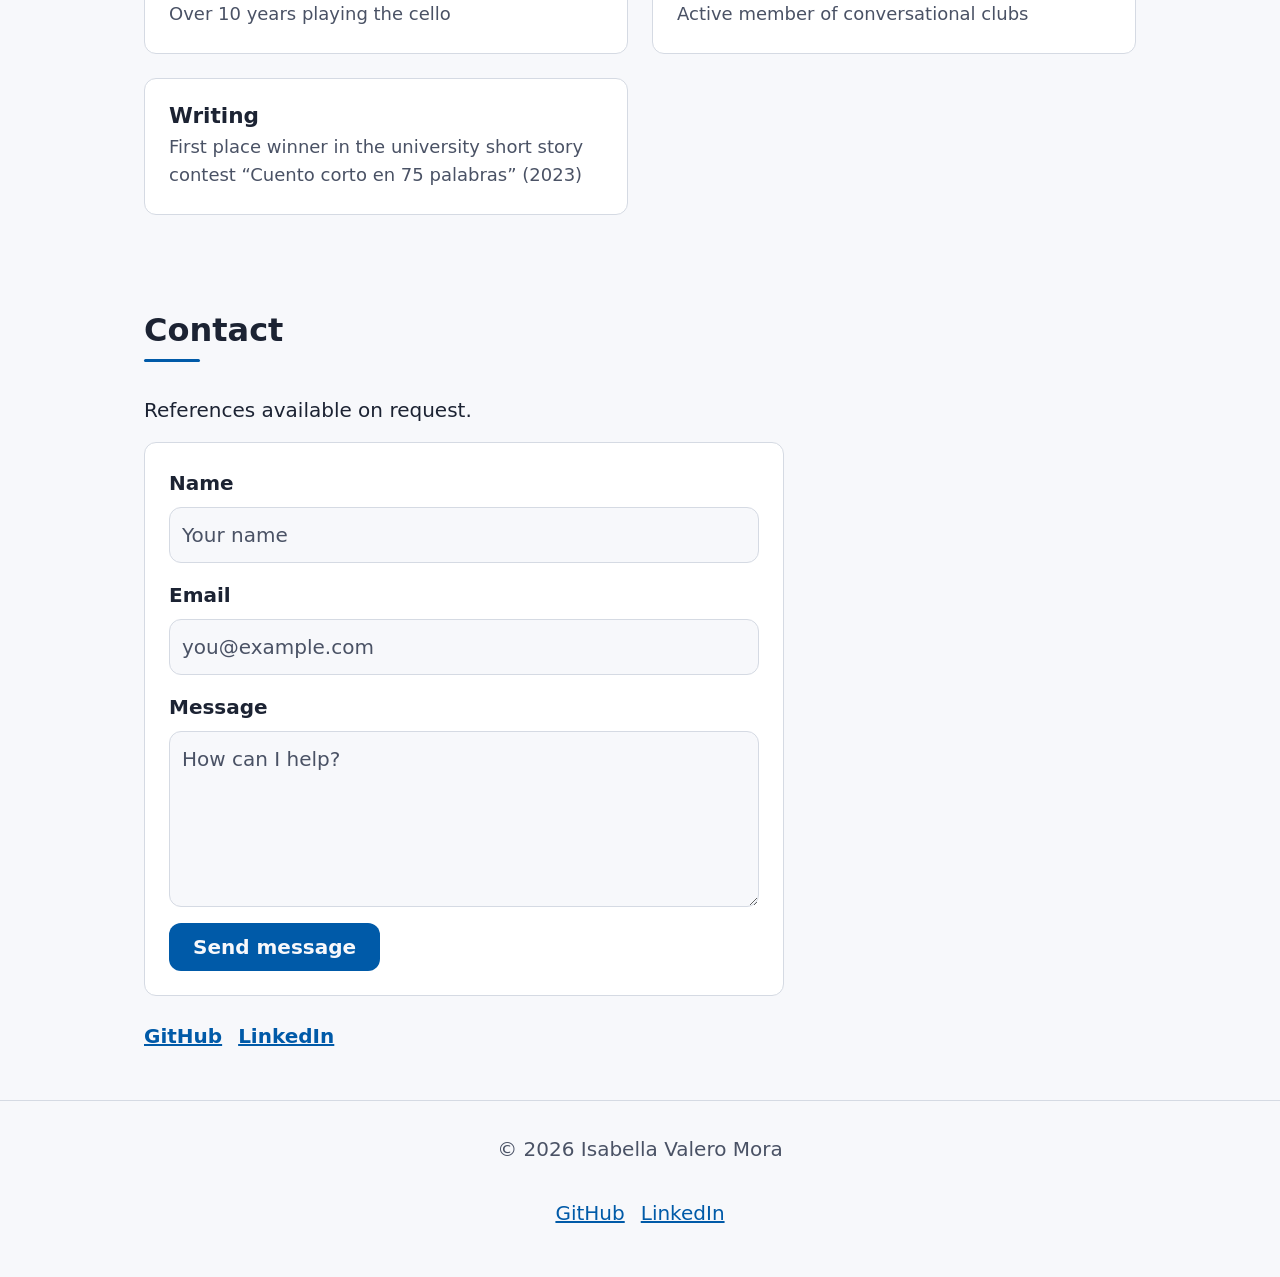
==== commit 767b0e39: "feat(pages): harden GitHub Pages deploy and sharing metadata - Add .nojekyll to bypass Jekyll and 40" ====
--- a/index.html
+++ b/index.html
@@ -7,14 +7,18 @@
   <meta name="description" content="Portfolio and CV of Isabella Valero Mora, Electronic Engineer focused on machine learning, artificial intelligence, and data science.">
   <meta property="og:title" content="Isabella Valero Mora — Software Developer">
   <meta property="og:description" content="Portfolio and CV of Isabella Valero Mora, Electronic Engineer focused on machine learning, artificial intelligence, and data science.">
-  <meta property="og:image" content="PRO_8805_3.jpg">
+  <meta property="og:image" content="https://valeromora.github.io/PRO_8805_3.jpg">
   <meta property="og:type" content="profile">
   <meta property="og:url" content="https://valeromora.github.io/">
   <meta property="og:profile:first_name" content="Isabella">
   <meta property="og:profile:last_name" content="Valero Mora">
   <link rel="canonical" href="https://valeromora.github.io/">
+  <meta name="color-scheme" content="light dark">
+  <meta name="theme-color" content="#f7f8fb" media="(prefers-color-scheme: light)">
+  <meta name="theme-color" content="#0e1420" media="(prefers-color-scheme: dark)">
   <link rel="icon" href="data:image/svg+xml,%3Csvg xmlns='http://www.w3.org/2000/svg' viewBox='0 0 64 64'%3E%3Crect width='64' height='64' rx='14' fill='%230e1420'/%3E%3Ctext x='32' y='44' font-family='Georgia,serif' font-size='30' font-weight='bold' fill='%237fb3ff' text-anchor='middle'%3EIV%3C/text%3E%3C/svg%3E" type="image/svg+xml">
   <link rel="stylesheet" href="styles.css">
+  <script>try{var t=localStorage.getItem("theme");if(t!=="dark"&&t!=="light"){t=matchMedia("(prefers-color-scheme: dark)").matches?"dark":"light"}document.documentElement.dataset.theme=t;}catch(e){}</script>
   <script src="script.js" defer></script>
 </head>
 <body>
@@ -22,7 +26,7 @@
 
   <header id="hero" class="hero">
     <picture class="hero__photo">
-      <img src="PRO_8805_3.jpg" alt="Portrait of Isabella Valero Mora" width="1333" height="2000">
+      <img src="PRO_8805_3.jpg" alt="Portrait of Isabella Valero Mora" width="800" height="1200" fetchpriority="high">
     </picture>
     <div class="hero__content">
       <h1 class="hero__name">Isabella Valero Mora</h1>
@@ -178,7 +182,7 @@
     <section id="contact" class="section" aria-labelledby="contact-heading">
       <h2 id="contact-heading" class="section__heading">Contact</h2>
       <p>References available on request.</p>
-      <form id="contact-form" class="contact-form" method="POST">
+      <form id="contact-form" class="contact-form" action="https://formspree.io/f/xdeowprb" method="POST">
         <div class="form-field">
           <label for="contact-name">Name</label>
           <input type="text" id="contact-name" name="name" required autocomplete="name" placeholder="Your name">
--- a/styles.css
+++ b/styles.css
@@ -15,6 +15,7 @@
   --color-muted: #4a5265;
   --color-accent: #005aa8;
   --color-border: #d5dae3;
+  --color-danger: #b42318;
 }
 
 [data-theme="dark"] {
@@ -24,6 +25,7 @@
   --color-muted: #aab4c8;
   --color-accent: #7fb3ff;
   --color-border: #2c3850;
+  --color-danger: #fca5a5;
 }
 
 :root {
@@ -221,6 +223,7 @@
   top: 0;
   z-index: 50;
   display: flex;
+  flex-wrap: wrap;
   align-items: center;
   justify-content: space-between;
   gap: var(--sp-4);
@@ -386,6 +389,119 @@
 }
 
 /* --------------------------------------------------------------------------
+   8a. Theme toggle and contact form
+   -------------------------------------------------------------------------- */
+
+.theme-toggle {
+  display: inline-flex;
+  align-items: center;
+  justify-content: center;
+  min-width: 2.75rem;
+  height: 2.75rem;
+  padding: 0 var(--sp-3);
+  border: 1px solid var(--color-border);
+  border-radius: 999px;
+  background-color: var(--color-surface);
+  color: var(--color-text);
+  font-family: inherit;
+  font-size: 0.95rem;
+  font-weight: 600;
+  cursor: pointer;
+}
+
+.theme-toggle:hover {
+  border-color: var(--color-accent);
+  color: var(--color-accent);
+}
+
+.contact-form {
+  display: flex;
+  flex-direction: column;
+  gap: var(--sp-4);
+  padding: var(--sp-6);
+  background-color: var(--color-surface);
+  border: 1px solid var(--color-border);
+  border-radius: var(--radius);
+  max-width: 40rem;
+  margin-bottom: var(--sp-6);
+}
+
+.form-field {
+  display: flex;
+  flex-direction: column;
+  gap: var(--sp-2);
+}
+
+.form-field label {
+  font-weight: 600;
+}
+
+.form-field input,
+.form-field textarea {
+  padding: var(--sp-3);
+  border: 1px solid var(--color-border);
+  border-radius: var(--radius);
+  background-color: var(--color-bg);
+  color: var(--color-text);
+  font-family: inherit;
+  font-size: 1em;
+  line-height: 1.5;
+}
+
+.form-field input::placeholder,
+.form-field textarea::placeholder {
+  color: var(--color-muted);
+}
+
+.form-field input:focus-visible,
+.form-field textarea:focus-visible {
+  outline: 2px solid var(--color-accent);
+  outline-offset: 2px;
+}
+
+.form-field input:user-invalid,
+.form-field textarea:user-invalid {
+  border-color: var(--color-danger);
+}
+
+.form-submit {
+  align-self: flex-start;
+  padding: var(--sp-3) var(--sp-6);
+  border: none;
+  border-radius: var(--radius);
+  background-color: var(--color-accent);
+  color: var(--color-bg);
+  font-family: inherit;
+  font-size: 1em;
+  font-weight: 600;
+  cursor: pointer;
+}
+
+.form-submit:hover,
+.form-submit:focus-visible {
+  filter: brightness(1.1);
+}
+
+.form-submit:disabled {
+  opacity: 0.6;
+  cursor: not-allowed;
+}
+
+.contact-form__status,
+.contact-form__error {
+  margin-bottom: 0;
+}
+
+.contact-form__status {
+  color: var(--color-accent);
+  font-weight: 600;
+}
+
+.contact-form__error[role="alert"] {
+  color: var(--color-danger);
+}
+
+/* --------------------------------------------------------------------------
    9. Responsive — tablet (768px)
    -------------------------------------------------------------------------- */
 
@@ -431,6 +547,10 @@
     padding: 0;
   }
 
+  .theme-toggle {
+    margin-left: var(--sp-4);
+  }
+
   .entry-grid {
     grid-template-columns: repeat(2, 1fr);
   }
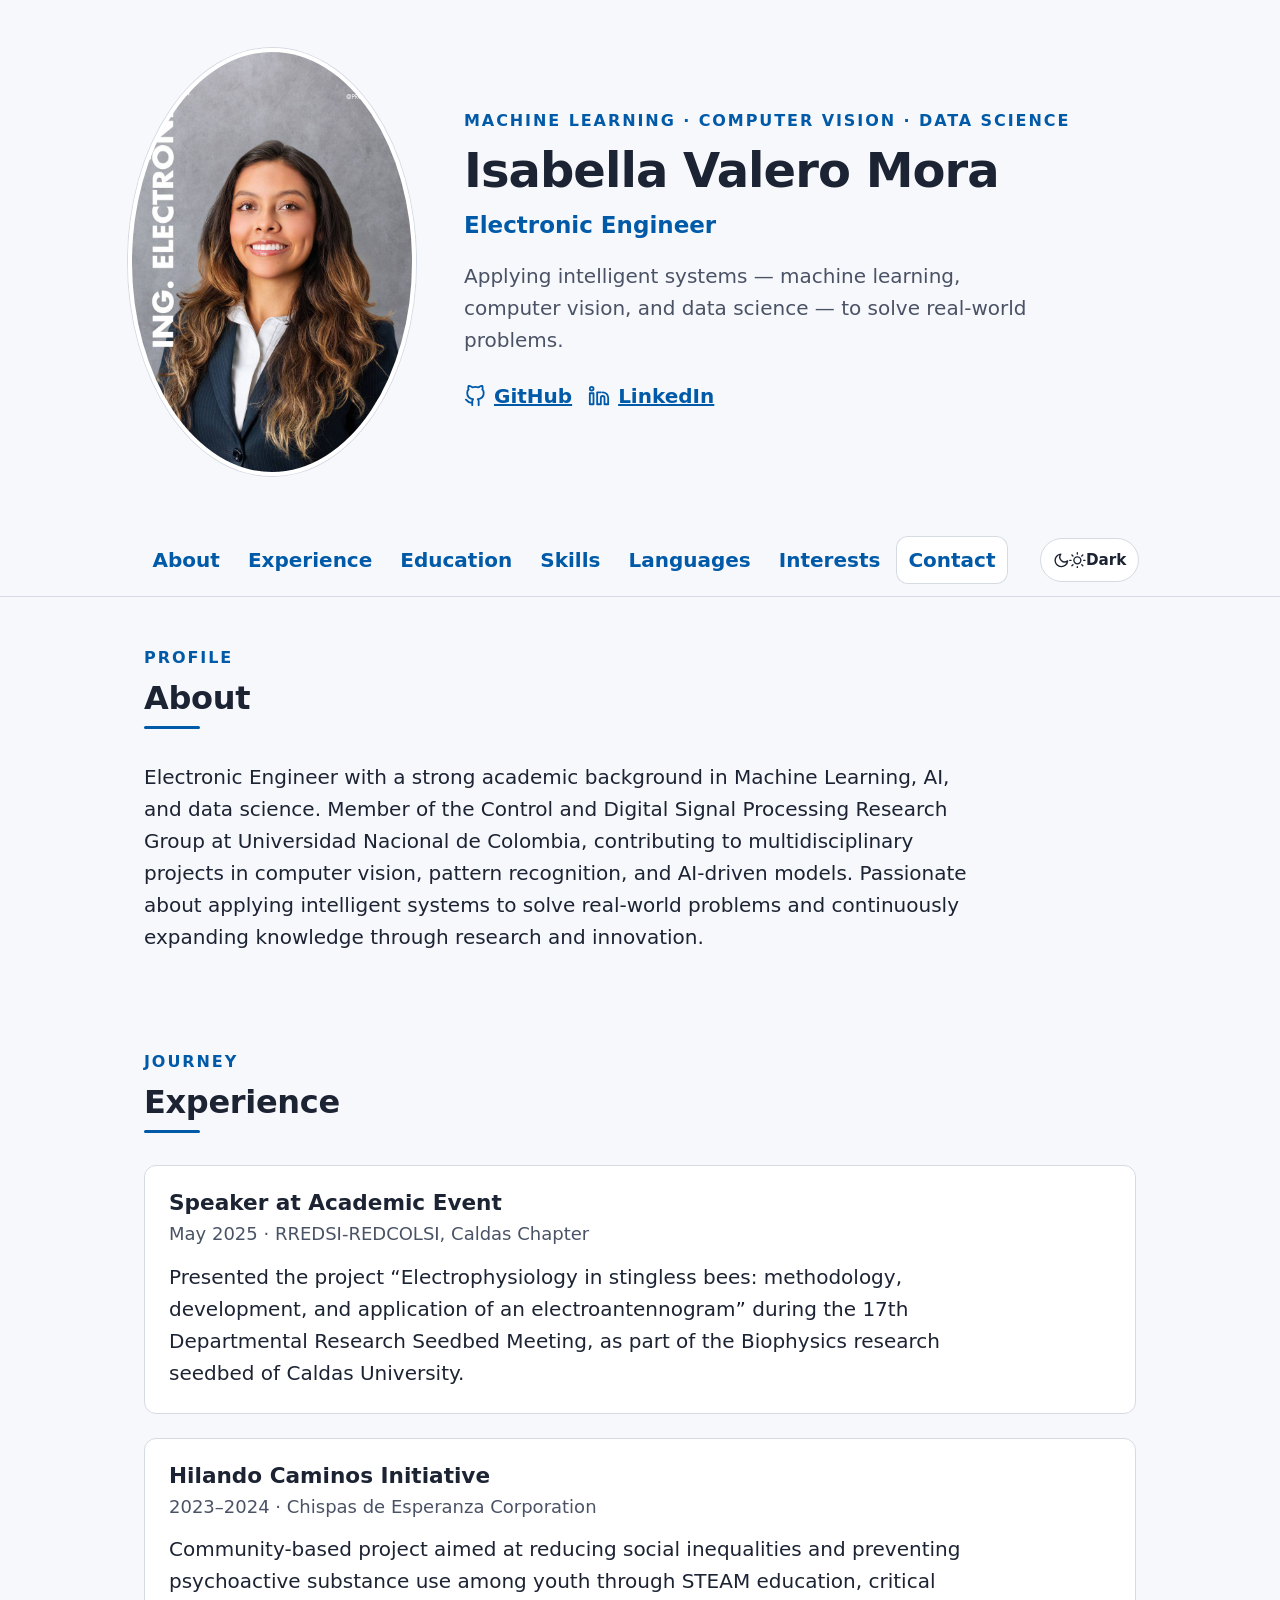
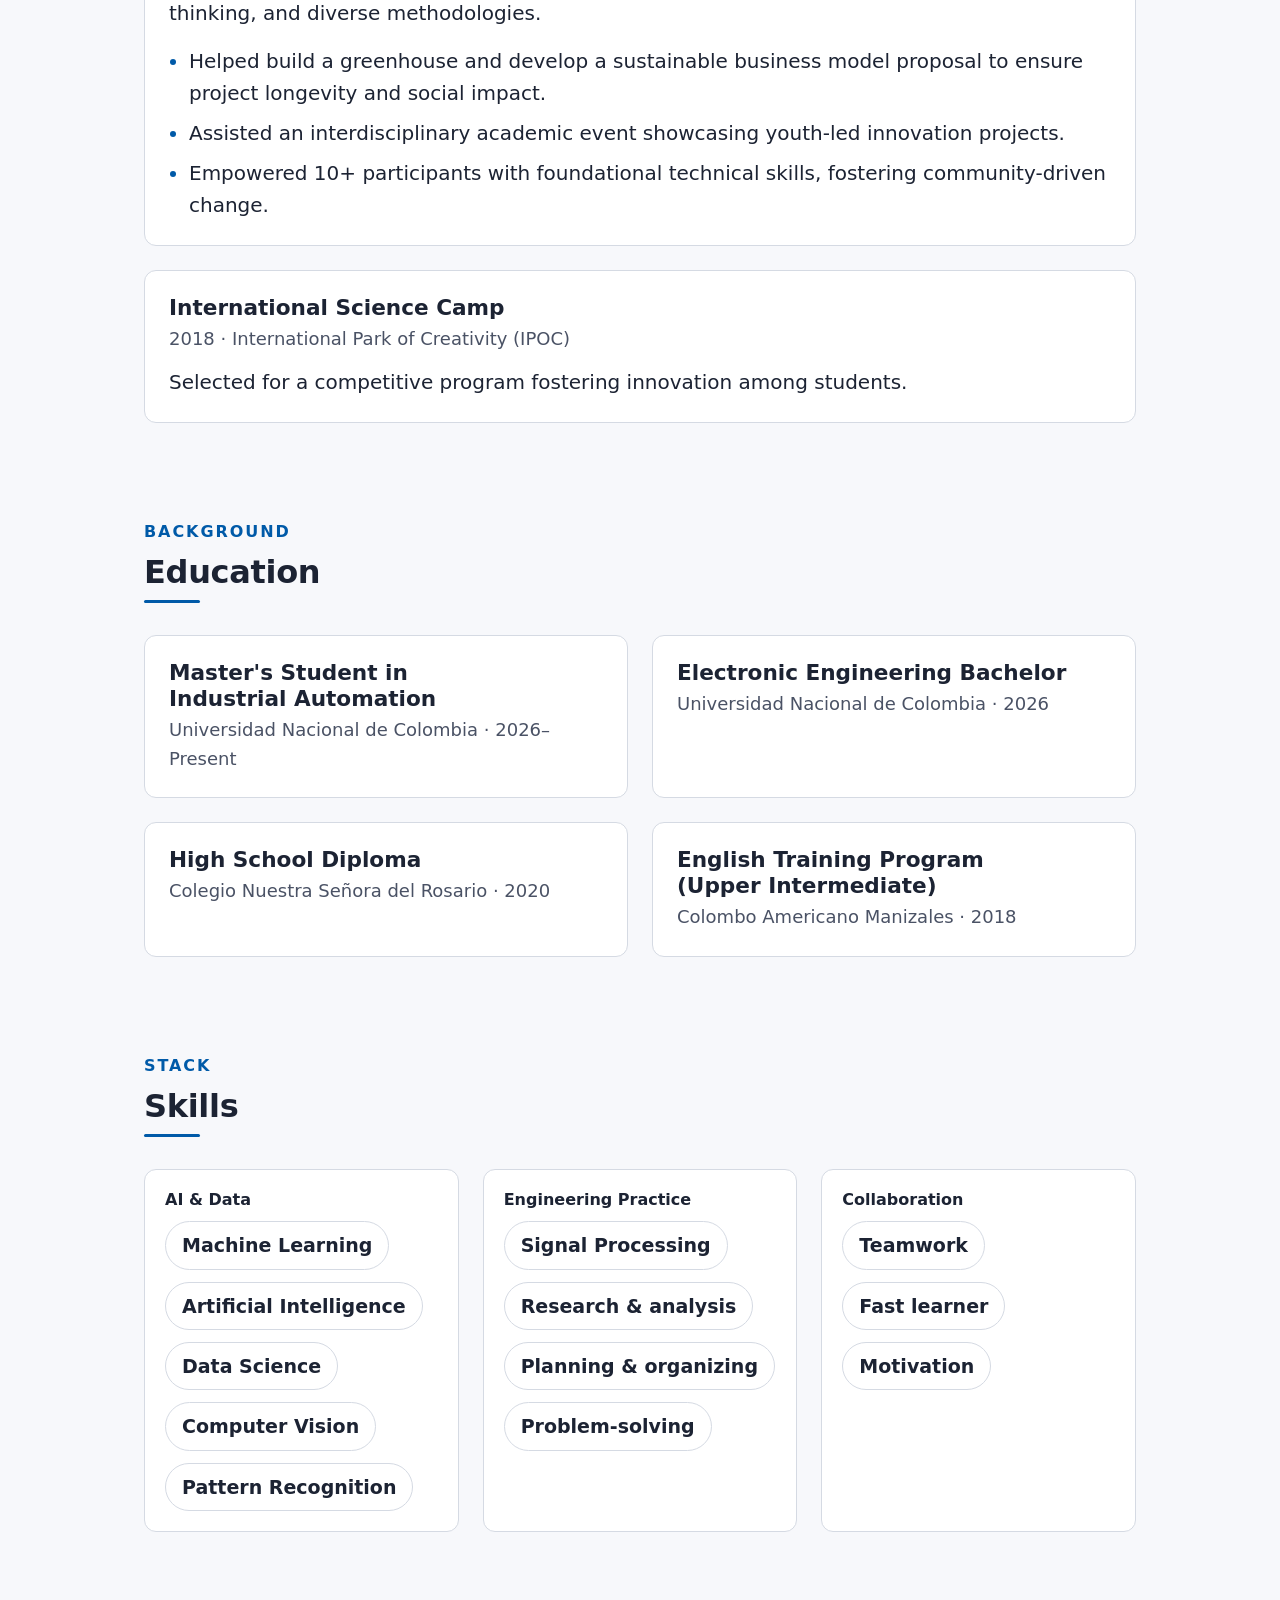
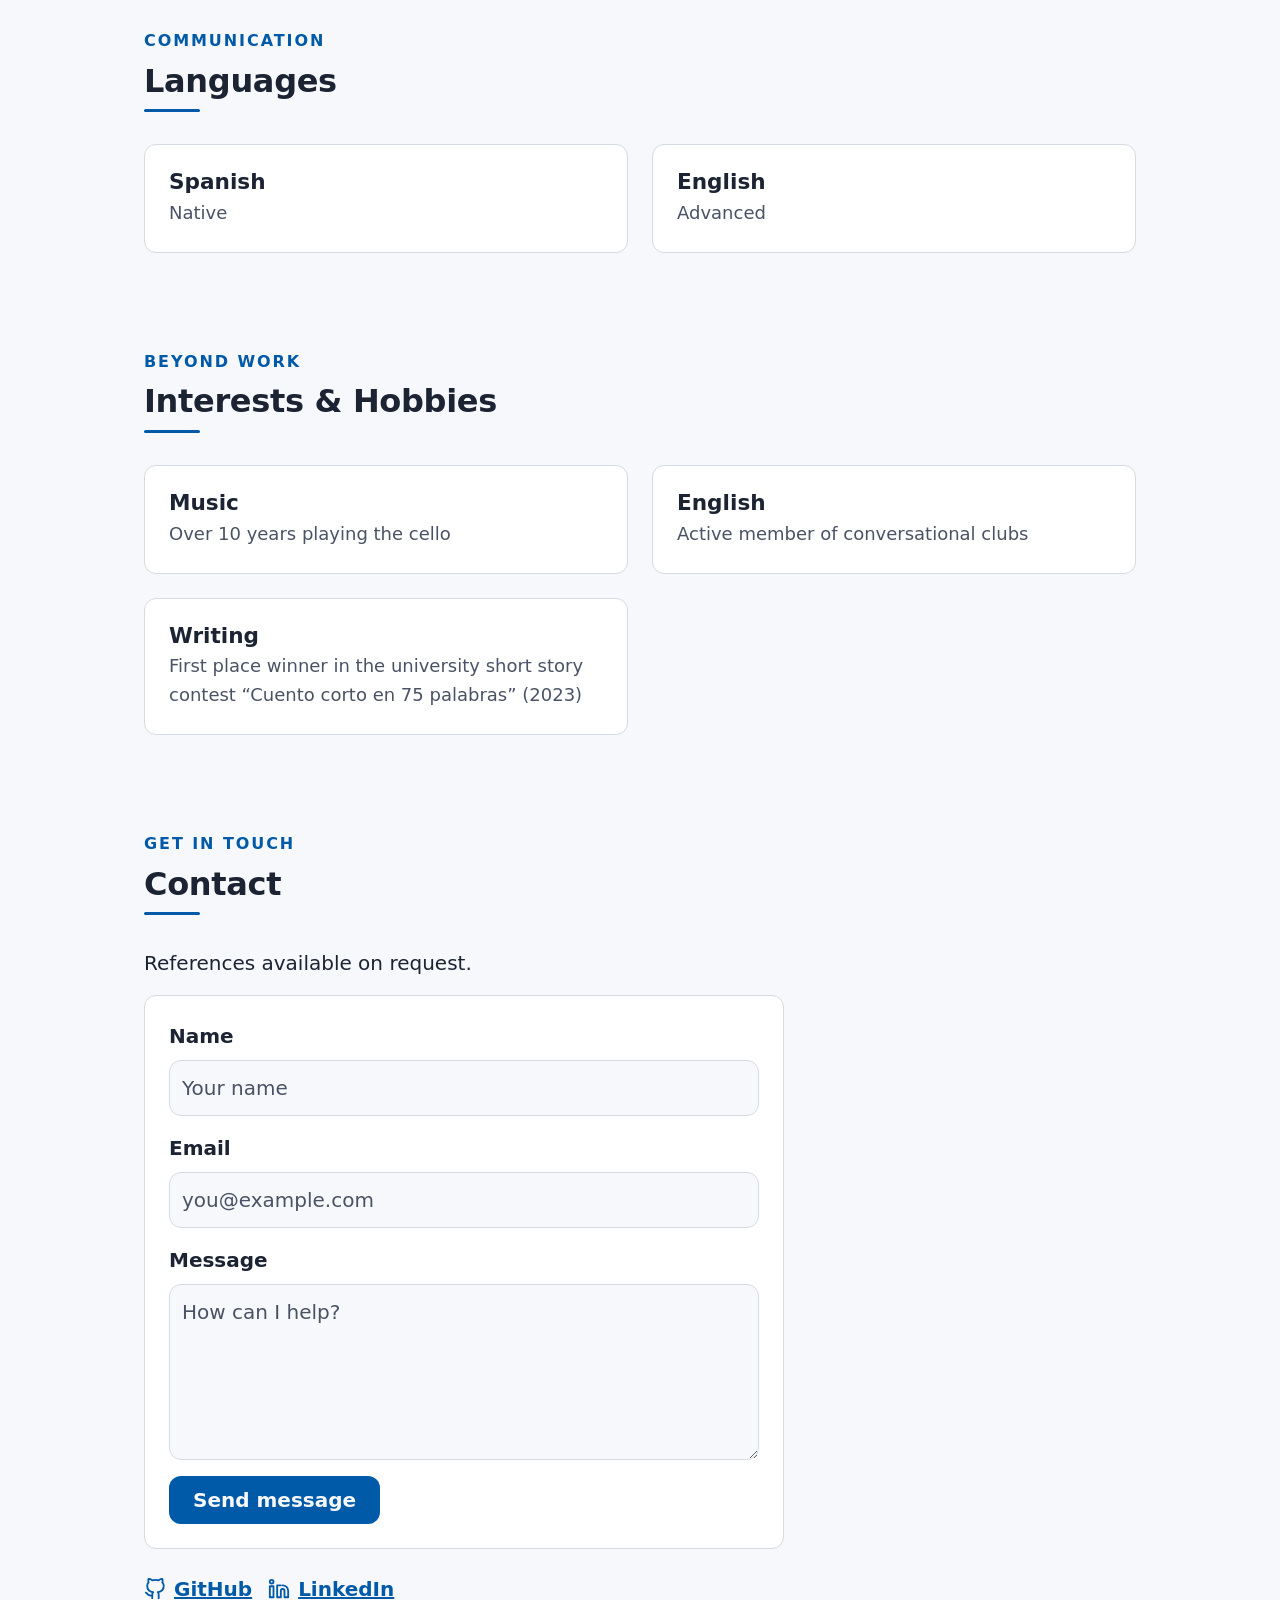
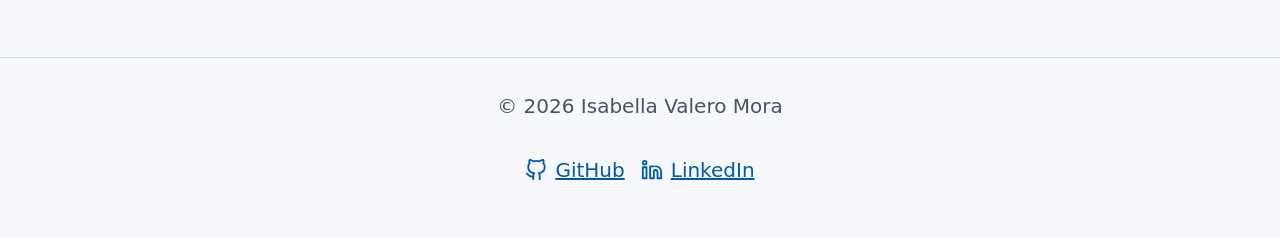
==== commit df913d29: "feat(ui): add visual polish with eyebrows, icons, and scroll motion - Add eyebrow labels above hero " ====
--- a/index.html
+++ b/index.html
@@ -29,12 +29,13 @@
       <img src="PRO_8805_3.jpg" alt="Portrait of Isabella Valero Mora" width="800" height="1200" fetchpriority="high">
     </picture>
     <div class="hero__content">
+      <p class="eyebrow">Machine Learning · Computer Vision · Data Science</p>
       <h1 class="hero__name">Isabella Valero Mora</h1>
       <p class="hero__tagline">Electronic Engineer</p>
       <p class="hero__summary">Applying intelligent systems — machine learning, computer vision, and data science — to solve real-world problems.</p>
       <ul class="social-links">
-        <li><a href="https://github.com/valeromora" rel="noopener noreferrer" target="_blank">GitHub</a></li>
-        <li><a href="https://co.linkedin.com/in/isabella-valero-mora-100301338" rel="noopener noreferrer" target="_blank">LinkedIn</a></li>
+        <li><a href="https://github.com/valeromora" rel="noopener noreferrer" target="_blank" aria-label="GitHub profile"><svg viewBox="0 0 24 24" fill="none" stroke="currentColor" stroke-width="2" stroke-linecap="round" stroke-linejoin="round" aria-hidden="true"><path d="M9 19c-5 1.5-5-2.5-7-3m14 6v-3.87a3.37 3.37 0 0 0-.94-2.61c3.14-.35 6.44-1.54 6.44-7A5.44 5.44 0 0 0 20 4.77 5.07 5.07 0 0 0 19.91 1S18.73.65 16 2.48a13.38 13.38 0 0 0-7 0C6.27.65 5.09 1 5.09 1A5.07 5.07 0 0 0 5 4.77a5.44 5.44 0 0 0-1.5 3.78c0 5.42 3.3 6.61 6.44 7A3.37 3.37 0 0 0 9 18.13V22"/></svg>GitHub</a></li>
+        <li><a href="https://co.linkedin.com/in/isabella-valero-mora-100301338" rel="noopener noreferrer" target="_blank" aria-label="LinkedIn profile"><svg viewBox="0 0 24 24" fill="none" stroke="currentColor" stroke-width="2" stroke-linecap="round" stroke-linejoin="round" aria-hidden="true"><path d="M16 8a6 6 0 0 1 6 6v7h-4v-7a2 2 0 0 0-2-2 2 2 0 0 0-2 2v7h-4V8h4"/><rect x="2" y="9" width="4" height="12"/><circle cx="4" cy="4" r="2"/></svg>LinkedIn</a></li>
       </ul>
     </div>
   </header>
@@ -54,16 +55,18 @@
       <li><a href="#interests">Interests</a></li>
       <li><a href="#contact">Contact</a></li>
     </ul>
-    <button class="theme-toggle" type="button" aria-label="Switch to dark mode" data-theme-toggle>Dark</button>
+    <button class="theme-toggle" type="button" aria-label="Switch to dark mode" data-theme-toggle><svg data-theme-icon-moon viewBox="0 0 24 24" fill="none" stroke="currentColor" stroke-width="2" stroke-linecap="round" stroke-linejoin="round" aria-hidden="true"><path d="M21 12.79A9 9 0 1 1 11.21 3 7 7 0 0 0 21 12.79z"/></svg><svg data-theme-icon-sun viewBox="0 0 24 24" fill="none" stroke="currentColor" stroke-width="2" stroke-linecap="round" stroke-linejoin="round" aria-hidden="true" hidden><circle cx="12" cy="12" r="5"/><path d="M12 1v2M12 21v2M4.22 4.22l1.42 1.42M18.36 18.36l1.42 1.42M1 12h2M21 12h2M4.22 19.78l1.42-1.42M18.36 5.64l1.42-1.42"/></svg><span data-theme-label>Dark</span></button>
   </nav>
 
   <main id="main">
     <section id="about" class="section" aria-labelledby="about-heading">
+      <p class="eyebrow">Profile</p>
       <h2 id="about-heading" class="section__heading">About</h2>
       <p>Electronic Engineer with a strong academic background in Machine Learning, AI, and data science. Member of the Control and Digital Signal Processing Research Group at Universidad Nacional de Colombia, contributing to multidisciplinary projects in computer vision, pattern recognition, and AI-driven models. Passionate about applying intelligent systems to solve real-world problems and continuously expanding knowledge through research and innovation.</p>
     </section>
 
     <section id="experience" class="section" aria-labelledby="experience-heading">
+      <p class="eyebrow">Journey</p>
       <h2 id="experience-heading" class="section__heading">Experience</h2>
       <ul class="entry-list">
         <li class="entry">
@@ -96,6 +99,7 @@
     </section>
 
     <section id="education" class="section" aria-labelledby="education-heading">
+      <p class="eyebrow">Background</p>
       <h2 id="education-heading" class="section__heading">Education</h2>
       <ul class="entry-grid">
         <li class="entry">
@@ -126,18 +130,41 @@
     </section>
 
     <section id="skills" class="section" aria-labelledby="skills-heading">
+      <p class="eyebrow">Stack</p>
       <h2 id="skills-heading" class="section__heading">Skills</h2>
-      <ul class="pill-list">
-        <li class="pill">Teamwork</li>
-        <li class="pill">Fast learner</li>
-        <li class="pill">Problem-solving</li>
-        <li class="pill">Motivation</li>
-        <li class="pill">Research &amp; analysis</li>
-        <li class="pill">Planning &amp; organizing</li>
-      </ul>
+      <div class="skills-groups">
+        <div class="skills-group">
+          <h3 class="skills-group__title">AI &amp; Data</h3>
+          <ul class="pill-list">
+            <li class="pill">Machine Learning</li>
+            <li class="pill">Artificial Intelligence</li>
+            <li class="pill">Data Science</li>
+            <li class="pill">Computer Vision</li>
+            <li class="pill">Pattern Recognition</li>
+          </ul>
+        </div>
+        <div class="skills-group">
+          <h3 class="skills-group__title">Engineering Practice</h3>
+          <ul class="pill-list">
+            <li class="pill">Signal Processing</li>
+            <li class="pill">Research &amp; analysis</li>
+            <li class="pill">Planning &amp; organizing</li>
+            <li class="pill">Problem-solving</li>
+          </ul>
+        </div>
+        <div class="skills-group">
+          <h3 class="skills-group__title">Collaboration</h3>
+          <ul class="pill-list">
+            <li class="pill">Teamwork</li>
+            <li class="pill">Fast learner</li>
+            <li class="pill">Motivation</li>
+          </ul>
+        </div>
+      </div>
     </section>
 
     <section id="languages" class="section" aria-labelledby="languages-heading">
+      <p class="eyebrow">Communication</p>
       <h2 id="languages-heading" class="section__heading">Languages</h2>
       <ul class="entry-grid">
         <li class="entry">
@@ -156,6 +183,7 @@
     </section>
 
     <section id="interests" class="section" aria-labelledby="interests-heading">
+      <p class="eyebrow">Beyond work</p>
       <h2 id="interests-heading" class="section__heading">Interests &amp; Hobbies</h2>
       <ul class="entry-grid">
         <li class="entry">
@@ -180,6 +208,7 @@
     </section>
 
     <section id="contact" class="section" aria-labelledby="contact-heading">
+      <p class="eyebrow">Get in touch</p>
       <h2 id="contact-heading" class="section__heading">Contact</h2>
       <p>References available on request.</p>
       <form id="contact-form" class="contact-form" action="https://formspree.io/f/xdeowprb" method="POST">
@@ -198,8 +227,8 @@
         <button type="submit" class="form-submit">Send message</button>
       </form>
       <ul class="social-links">
-        <li><a href="https://github.com/valeromora" rel="noopener noreferrer" target="_blank">GitHub</a></li>
-        <li><a href="https://co.linkedin.com/in/isabella-valero-mora-100301338" rel="noopener noreferrer" target="_blank">LinkedIn</a></li>
+        <li><a href="https://github.com/valeromora" rel="noopener noreferrer" target="_blank" aria-label="GitHub profile"><svg viewBox="0 0 24 24" fill="none" stroke="currentColor" stroke-width="2" stroke-linecap="round" stroke-linejoin="round" aria-hidden="true"><path d="M9 19c-5 1.5-5-2.5-7-3m14 6v-3.87a3.37 3.37 0 0 0-.94-2.61c3.14-.35 6.44-1.54 6.44-7A5.44 5.44 0 0 0 20 4.77 5.07 5.07 0 0 0 19.91 1S18.73.65 16 2.48a13.38 13.38 0 0 0-7 0C6.27.65 5.09 1 5.09 1A5.07 5.07 0 0 0 5 4.77a5.44 5.44 0 0 0-1.5 3.78c0 5.42 3.3 6.61 6.44 7A3.37 3.37 0 0 0 9 18.13V22"/></svg>GitHub</a></li>
+        <li><a href="https://co.linkedin.com/in/isabella-valero-mora-100301338" rel="noopener noreferrer" target="_blank" aria-label="LinkedIn profile"><svg viewBox="0 0 24 24" fill="none" stroke="currentColor" stroke-width="2" stroke-linecap="round" stroke-linejoin="round" aria-hidden="true"><path d="M16 8a6 6 0 0 1 6 6v7h-4v-7a2 2 0 0 0-2-2 2 2 0 0 0-2 2v7h-4V8h4"/><rect x="2" y="9" width="4" height="12"/><circle cx="4" cy="4" r="2"/></svg>LinkedIn</a></li>
       </ul>
     </section>
   </main>
@@ -207,8 +236,8 @@
   <footer class="footer">
     <p>&copy; 2026 Isabella Valero Mora</p>
     <ul class="social-links">
-      <li><a href="https://github.com/valeromora" rel="noopener noreferrer" target="_blank">GitHub</a></li>
-      <li><a href="https://co.linkedin.com/in/isabella-valero-mora-100301338" rel="noopener noreferrer" target="_blank">LinkedIn</a></li>
+      <li><a href="https://github.com/valeromora" rel="noopener noreferrer" target="_blank" aria-label="GitHub profile"><svg viewBox="0 0 24 24" fill="none" stroke="currentColor" stroke-width="2" stroke-linecap="round" stroke-linejoin="round" aria-hidden="true"><path d="M9 19c-5 1.5-5-2.5-7-3m14 6v-3.87a3.37 3.37 0 0 0-.94-2.61c3.14-.35 6.44-1.54 6.44-7A5.44 5.44 0 0 0 20 4.77 5.07 5.07 0 0 0 19.91 1S18.73.65 16 2.48a13.38 13.38 0 0 0-7 0C6.27.65 5.09 1 5.09 1A5.07 5.07 0 0 0 5 4.77a5.44 5.44 0 0 0-1.5 3.78c0 5.42 3.3 6.61 6.44 7A3.37 3.37 0 0 0 9 18.13V22"/></svg>GitHub</a></li>
+      <li><a href="https://co.linkedin.com/in/isabella-valero-mora-100301338" rel="noopener noreferrer" target="_blank" aria-label="LinkedIn profile"><svg viewBox="0 0 24 24" fill="none" stroke="currentColor" stroke-width="2" stroke-linecap="round" stroke-linejoin="round" aria-hidden="true"><path d="M16 8a6 6 0 0 1 6 6v7h-4v-7a2 2 0 0 0-2-2 2 2 0 0 0-2 2v7h-4V8h4"/><rect x="2" y="9" width="4" height="12"/><circle cx="4" cy="4" r="2"/></svg>LinkedIn</a></li>
     </ul>
   </footer>
 </body>
--- a/styles.css
+++ b/styles.css
@@ -9,6 +9,7 @@
    -------------------------------------------------------------------------- */
 
 [data-theme="light"] {
+  color-scheme: light;
   --color-bg: #f7f8fb;
   --color-surface: #ffffff;
   --color-text: #1c2333;
@@ -19,6 +20,7 @@
 }
 
 [data-theme="dark"] {
+  color-scheme: dark;
   --color-bg: #0e1420;
   --color-surface: #161f30;
   --color-text: #e8ecf4;
@@ -29,6 +31,7 @@
 }
 
 :root {
+  color-scheme: light dark;
   /* Spacing scale — 4px base unit (design CSS architecture) */
   --sp-1: 0.25rem;
   --sp-2: 0.5rem;
@@ -93,10 +96,12 @@
 
 h1 {
   font-size: var(--text-h1);
+  letter-spacing: -0.02em;
 }
 
 h2 {
   font-size: var(--text-h2);
+  letter-spacing: -0.01em;
 }
 
 h3 {
@@ -105,6 +110,23 @@
 
 p {
   margin-bottom: var(--sp-4);
+}
+
+/* Readable measure for body copy (portfolio-visual-polish type hierarchy) */
+.section > p,
+.hero__summary,
+.entry p {
+  max-width: 65ch;
+}
+
+/* Section eyebrow — small caps label above the heading */
+.eyebrow {
+  margin-bottom: var(--sp-2);
+  color: var(--color-accent);
+  font-size: 0.8em;
+  font-weight: 700;
+  letter-spacing: 0.12em;
+  text-transform: uppercase;
 }
 
 p:last-child {
@@ -211,7 +233,16 @@
 }
 
 .social-links a {
-  font-weight: 600;
+  display: inline-flex;
+  align-items: center;
+  gap: var(--sp-2);
+  font-weight: 600;
+}
+
+.social-links svg {
+  width: 1.1em;
+  height: 1.1em;
+  flex-shrink: 0;
 }
 
 /* --------------------------------------------------------------------------
@@ -279,6 +310,18 @@
 .nav__list a:focus-visible {
   background-color: var(--color-surface);
   color: var(--color-accent);
+}
+
+/* Scrolled treatment (toggled by script.js scrollspy module) */
+.nav.is-scrolled {
+  box-shadow: 0 2px 12px rgb(0 0 0 / 0.12);
+}
+
+/* Active section link — exactly one carries aria-current="true" */
+.nav__list a[aria-current="true"] {
+  background-color: var(--color-surface);
+  color: var(--color-accent);
+  box-shadow: inset 0 0 0 1px var(--color-border);
 }
 
 /* --------------------------------------------------------------------------
@@ -329,6 +372,24 @@
   background-color: var(--color-surface);
   border: 1px solid var(--color-border);
   border-radius: var(--radius);
+  transition: transform 0.2s ease, box-shadow 0.2s ease;
+}
+
+.entry:hover {
+  transform: translateY(-2px);
+  box-shadow: 0 8px 24px rgb(0 0 0 / 0.12);
+}
+
+/* Scroll-triggered reveal (progressive enhancement: JS adds .reveal) */
+.reveal {
+  opacity: 0;
+  transform: translateY(12px);
+  transition: opacity 0.4s ease, transform 0.4s ease;
+}
+
+.reveal.is-visible {
+  opacity: 1;
+  transform: none;
 }
 
 .entry__title {
@@ -412,6 +473,31 @@
 .theme-toggle:hover {
   border-color: var(--color-accent);
   color: var(--color-accent);
+}
+
+.theme-toggle svg {
+  width: 1.1em;
+  height: 1.1em;
+  flex-shrink: 0;
+}
+
+/* Grouped tech skills (portfolio-visual-polish skills content) */
+.skills-groups {
+  display: grid;
+  grid-template-columns: 1fr;
+  gap: var(--sp-6);
+}
+
+.skills-group {
+  padding: var(--sp-5);
+  background-color: var(--color-surface);
+  border: 1px solid var(--color-border);
+  border-radius: var(--radius);
+}
+
+.skills-group__title {
+  margin-bottom: var(--sp-3);
+  font-size: 1rem;
 }
 
 .contact-form {
@@ -555,6 +641,10 @@
     grid-template-columns: repeat(2, 1fr);
   }
 
+  .skills-groups {
+    grid-template-columns: repeat(3, 1fr);
+  }
+
   .section {
     padding: var(--sp-12) var(--sp-8);
   }
@@ -598,6 +688,11 @@
     animation: none !important;
   }
 
+  .reveal {
+    opacity: 1 !important;
+    transform: none !important;
+  }
+
   html {
     scroll-behavior: auto !important;
   }
